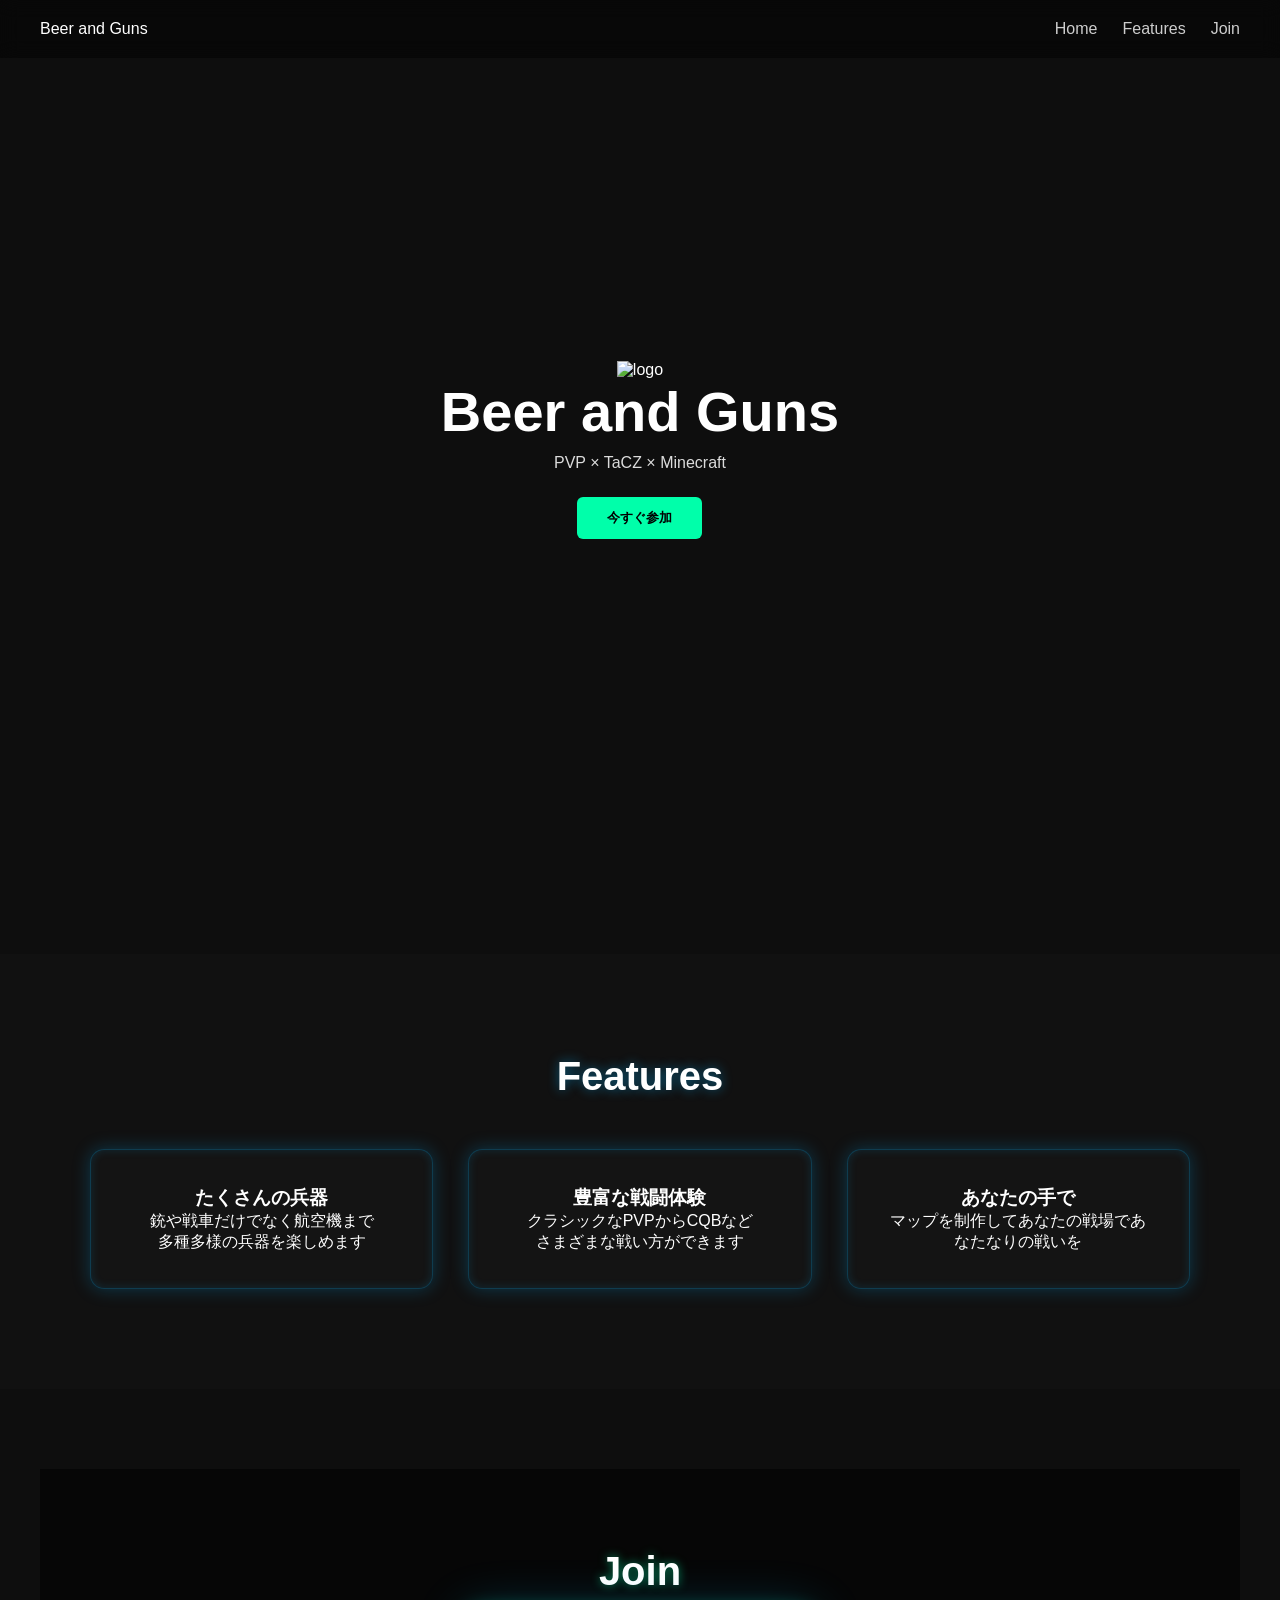
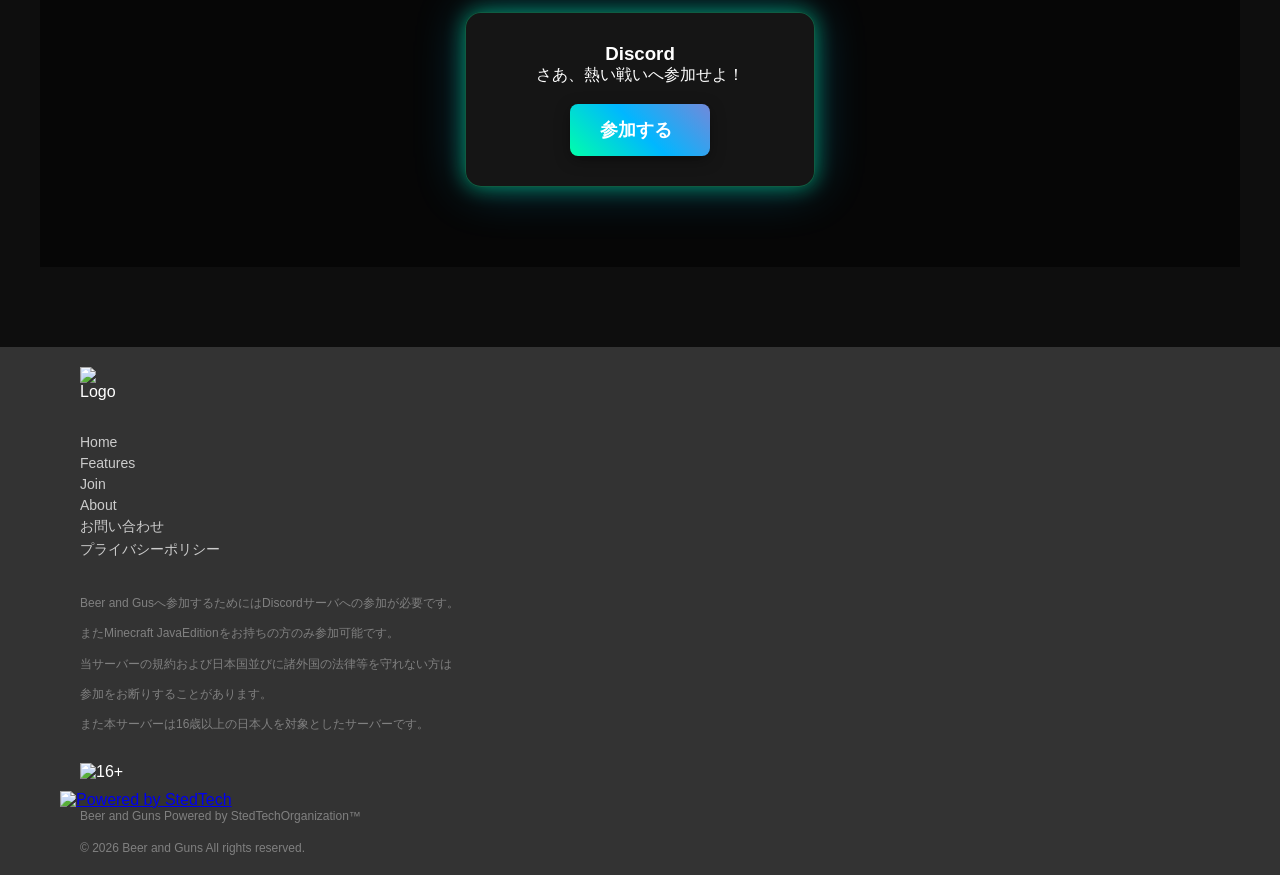
==== index.html @ 72d49f8a "Add files via upload" ====
<!DOCTYPE html>
<html lang="ja">
<head>
    <meta charset="UTF-8" />
    <meta name="viewport" content="width=device-width, initial-scale=1.0" />
    <title>Beer and Guns</title>
    <link rel="stylesheet" href="style/style.css" />
    <link rel="icon" href="img/logo/beg.jpg" />
</head>
<body>

    <!-- NAVBAR -->
    <nav class="navbar">
        <div class="logo">Beer and Guns</div>
        <ul class="nav-links">
            <li ><a id="nav-home">Home</a></li>
            <li><a id="nav-fe">Features</a></li>
            <li><a id="nav-dis" >Join</a></li>
        </ul>
    </nav>
    <section id="hero" class="hero">

    <video autoplay muted loop playsinline class="bg-video">
        <source src="img/back.mp4" type="video/mp4">
    </video>

    <div class="hero-content">
        <img src="img/logo/beg.jpg" alt="logo">
        <h1>Beer and Guns</h1>
        <p>PVP × TaCZ × Minecraft</p>
        <button class="cta" id="cta">今すぐ参加</button>
    </div>

</section>
    <br><br><br>
    <!-- FEATURES -->
    <section id="features" class="features">
        <h2>Features</h2>
        <div class="feature-grid">

            <div class="feature-card">
                <h3>たくさんの兵器</h3>
                <p>銃や戦車だけでなく航空機まで</p>
                <p>多種多様の兵器を楽しめます</p>
            </div>

            <div class="feature-card">
                <h3>豊富な戦闘体験</h3>
                <p>クラシックなPVPからCQBなど</p>
                <p>さまざまな戦い方ができます</p>
            </div>

            <div class="feature-card">
                <h3>あなたの手で</h3>
                <p>マップを制作してあなたの戦場であなたなりの戦いを</p>
            </div>
            
        </div>
    </section>

    <!-- DISCORD -->
    <section id="discord" class="discord">
    <div class="discord-overlay">
        <h2>Join</h2>
        <br>
        <div class="sns-grid">
            <div class="discord-card">
                <h3>Discord</h3>
                <p>さあ、熱い戦いへ参加せよ！</p>
                <br>
                <button class="discord-btn">
                    <a class="dis-link" href="">参加する <i class="fab fa-discord"></i></a>
                </button>
            </div>
        </div>
    </div>
</section>
    <!-- FOOTER -->
    <footer>
    <div class="footer-container">
        <img src="img/logo/beg.jpg" id="foot-img" alt="Logo">
        <nav class="footer-nav">
            <br>
            <a href="#hero">Home</a>
            <a href="#features">Features</a>
            <a href="#discord">Join</a>
            <a href="#About">About</a>
            <a href="https://x.com/stedtechorg">お問い合わせ</a>
            <a href="row/index.html">プライバシーポリシー</a>
        </nav>
        <nav class="footer-info">
            <br>
            <p class="footer-text">Beer and Gusへ参加するためにはDiscordサーバへの参加が必要です。</p>
            <p class="footer-text">またMinecraft JavaEditionをお持ちの方のみ参加可能です。</p>
            <p class="footer-text">当サーバーの規約および日本国並びに諸外国の法律等を守れない方は</p>
            <p class="footer-text">参加をお断りすることがあります。</p>
            <p class="footer-text">また本サーバーは16歳以上の日本人を対象としたサーバーです。</p>
        </nav>
        <br>
        <img src="img/16.png" id="foot16-img" alt="16+">
        <a href="https://stedtech-org.github.io/home"><img src="img/StedTech.png" id="sted-img" alt="Powered by StedTech"></a>
        <p class="footer-text">Beer and Guns Powered by StedTechOrganization™</p>
        <br>
        <p class="footer-text">&copy; 2026 Beer and Guns All rights reserved.</p>
    </div>
</footer>
    
    <script src="https://ajax.googleapis.com/ajax/libs/jquery/3.5.1/jquery.min.js"></script>
    <script src="js/index.js"></script>
    <script src="js/nav.js"></script>
</body>
</html>
---- style/style.css ----
/* ===== 全体 ===== */
* {
    margin: 0;
    padding: 0;
    box-sizing: border-box;
    font-family: "Inter", sans-serif;
}

body {
    background: #0e0e0e;
    color: #fff;
    overflow-x: hidden;
}

/* ===== NAVBAR ===== */
.navbar {
    position: fixed;
    top: 0;
    width: 100%;
    padding: 20px 40px;
    background: rgba(0, 0, 0, 0.4);
    backdrop-filter: blur(10px);
    display: flex;
    justify-content: space-between;
    z-index: 1000;
}

.nav-links {
    list-style: none;
    display: flex;
    gap: 25px;
}

.nav-links a {
    color: #fff;
    text-decoration: none;
    opacity: 0.8;
    cursor: pointer;
}

.nav-links a:hover {
    opacity: 1;
}

/* ===== HERO ===== */
.hero {
    height: 100vh;
    display: flex;
    justify-content: center;
    align-items: center;
    text-align: center;
}

.hero-content h1 {
    font-size: 3.5rem;
}

.hero-content p {
    margin-top: 10px;
    opacity: 0.85;
}
.hero {
    position: relative;
    height: 100vh;
    overflow: hidden;
}

/* 動画背景 */
.bg-video {
    position: absolute;
    top: 0;
    left: 0;
    width: 100%;
    height: 100%;
    object-fit: cover;
    z-index: -1;
}

/* コンテンツを前に出す */
.hero-content {
    position: relative;
    z-index: 1;
}
/* CTAボタン */
.cta {
    margin-top: 25px;
    padding: 12px 30px;
    background: #00ffaa;
    border: none;
    border-radius: 6px;
    font-weight: bold;
    cursor: pointer;
    transition: 0.2s;
    color: #000;
}

.cta:hover {
    transform: translateY(-2px);
    background: #00ffcc;
}

/* ===== FEATURES ===== */
.features {
    padding: 100px 40px;
    background: #111;
    text-align: center;
}

.features h2 {
    font-size: 2.5rem;
    margin-bottom: 50px;
    text-shadow: 0 0 12px rgba(0, 180, 255, 0.45);
}

/* グリッド */
.feature-grid {
    display: grid;
    grid-template-columns: repeat(3, 1fr);
    gap: 35px;
    max-width: 1100px;
    margin: auto;
}

/* カードデザイン（透過 × ネオンの軽いアクセント） */
.feature-card {
    background: rgba(25, 25, 25, 0.55);
    backdrop-filter: blur(6px);
    border-radius: 14px;
    padding: 35px;
    border: 1px solid rgba(0, 180, 255, 0.25);
    box-shadow: 0 0 18px rgba(0, 180, 255, 0.25),
                inset 0 0 10px rgba(0, 180, 255, 0.15);
    transition: 0.35s ease;
    opacity: 0;
    transform: translateY(30px);
}

/* ホバー */
.feature-card:hover {
    transform: translateY(-6px);
    box-shadow: 0 0 30px rgba(0, 180, 255, 0.35),
                0 0 70px rgba(0, 255, 170, 0.2);
    border-color: rgba(0, 255, 170, 0.35);
}

/* フェードインアニメ（読み込み時の登場） */
@keyframes featuresFade {
    0% { opacity: 0; transform: translateY(40px); }
    100% { opacity: 1; transform: translateY(0); }
}

/* 遅延アニメーション */
.features .feature-card:nth-child(1) { animation: featuresFade 0.8s ease forwards 0.1s; }
.features .feature-card:nth-child(2) { animation: featuresFade 0.8s ease forwards 0.25s; }
.features .feature-card:nth-child(3) { animation: featuresFade 0.8s ease forwards 0.4s; }

/* ===== JOIN ===== */
.join {
    text-align: center;
    padding: 100px 40px;
}

/* ===== DISCORD - 背景設定とオーバーレイ ===== */
/* 背景画像は「img/beg_discord_bg.jpg」などに置き換えてください */
.discord {
    padding: 80px 40px;
    text-align: center;
    position: relative; /* オーバーレイのために追加 */
    background: url("../img/back.gif") center/cover no-repeat; /* 背景画像を設定 */
    background-attachment: fixed; /* (任意)スクロール時に固定する */
}

/* 背景を暗くして文字を見やすくするためのオーバーレイ */
.discord-overlay {
    background-color: rgba(0, 0, 0, 0.6); /* 半透明の黒 */
    padding: 80px 0; /* paddingをここで調整 */
}

.discord h2 {
    font-size: 2.5rem;
    color: #fff;
    text-shadow: 0 0 10px rgba(0, 255, 170, 0.5); /* タイトルも少し光らせる */
}

/* ===== Discordカードデザインの改善 (ネオングラスエフェクト) ===== */
.discord-card {
    /* 既存のfeature-cardと独立したスタイルにするため、新しいクラスに */
    background: rgba(46, 46, 46, 0.4); /* 半透明の背景 */
    backdrop-filter: blur(5px); /* 背景をぼかす */
    padding: 30px;
    border-radius: 16px;
    border: 1px solid rgba(0, 255, 170, 0.3); /* 枠線も光らせる */
    transition: 0.5s;
    max-width: 350px;
    margin: auto; /* 中央揃え */
    box-shadow: 0 0 20px rgba(0, 255, 170, 0.5), 0 0 50px rgba(0, 183, 255, 0.3); /* ネオン効果 */
}

.discord-card:hover {
    transform: translateY(-5px) scale(1.02);
    box-shadow: 0 0 30px rgba(0, 255, 170, 0.7), 0 0 70px rgba(0, 183, 255, 0.5);
}

/* Discordボタンの改善 */
.discord-btn {
    background: linear-gradient(45deg, #00ffaa, #00b7ff, #7289da); /* Discordカラーも取り入れる */
    border: none;
    padding: 14px 30px; /* パディングを少し大きく */
    border-radius: 8px;
    font-weight: bold;
    cursor: pointer;
    transition: 0.3s ease;
    box-shadow: 0 4px 15px rgba(0, 0, 0, 0.4);
}

.discord-btn:hover {
    transform: translateY(-3px);
    box-shadow: 0 6px 20px rgba(0, 0, 0, 0.6);
    filter: brightness(1.1);
}

.dis-link {
    color: #fff;
    text-decoration: none;
    font-size: 1.1rem;
    display: flex;
    align-items: center;
    gap: 8px;
}
/* ===== ABOUT ===== */
.About {
    padding: 100px 40px;
    background: #0e0e0e;
    text-align: center;
}

.About h2 {
    font-size: 2.5rem;
    margin-bottom: 50px;
    text-shadow: 0 0 12px rgba(0, 255, 170, 0.4);
}

/* グラスカード風デザイン */
.About .feature-card {
    background: rgba(30, 30, 30, 0.45);
    backdrop-filter: blur(8px);
    border: 1px solid rgba(0, 255, 170, 0.2);
    box-shadow: 0 0 15px rgba(0, 255, 170, 0.2),
                inset 0 0 10px rgba(0, 255, 170, 0.1);
    padding: 35px;
    border-radius: 15px;
    transition: 0.4s ease;
    opacity: 0;
    transform: translateY(30px);
}

/* ホバー効果 */
.About .feature-card:hover {
    transform: translateY(-5px);
    box-shadow: 0 0 30px rgba(0, 255, 170, 0.35),
                0 0 60px rgba(0, 180, 255, 0.25);
    border-color: rgba(0, 255, 170, 0.35);
}

/* フェードインアニメーション */
@keyframes aboutFade {
    0% { opacity: 0; transform: translateY(40px); }
    100% { opacity: 1; transform: translateY(0); }
}

.About .feature-card:nth-child(1) { animation: aboutFade 0.8s ease forwards 0.1s; }
.About .feature-card:nth-child(2) { animation: aboutFade 0.8s ease forwards 0.3s; }
.About .feature-card:nth-child(3) { animation: aboutFade 0.8s ease forwards 0.5s; }

/* ===== FOOTER ===== */
        footer {
            background-color: #333;
            color: #fff;
        text-align: left;
        padding: 20px;
        width: 100%;
        position: relative;
        }

        .footer-container {
            display: flex;
            flex-direction: column;
            align-items: flex-start;
            justify-content: flex-start;
            padding-left: 30px; /* 左側に余白を追加 */
        }

        #foot-img {
            padding-left: 30px;
            width: 80px;
            margin-bottom: 10px;
        }
        #foot16-img {
            padding-left: 30px;
            width: 100px;
            margin-bottom: 10px;
        }
        .footer-nav {
            display: flex;
            flex-direction: column;
            gap: 5px;
            margin-bottom: 10px;
        }

        .footer-nav a {
            color: #ccc;
            text-decoration: none;
            font-size: 14px;
            display: block;
            padding-left: 30px; /* 各リンクにも少し余白を */
        }

        .footer-nav a:hover {
            text-decoration: underline;
            color: #fff;
        }
                /* 右カラム（説明文） */
        .footer-info {
            max-width: 450px;
            color: #ccc;
            font-size: 14px;
            line-height: 1.7;
        }

        .footer-info p {
            margin-bottom: 10px;
        }
        .footer-text {
            color: #808080;
            font-size: 12px;
            padding-left: 30px; /* 余白を統一 */

        }
        #sted-img{
            width: 200px;
            height: auto;
            padding-left: 10px;
        }
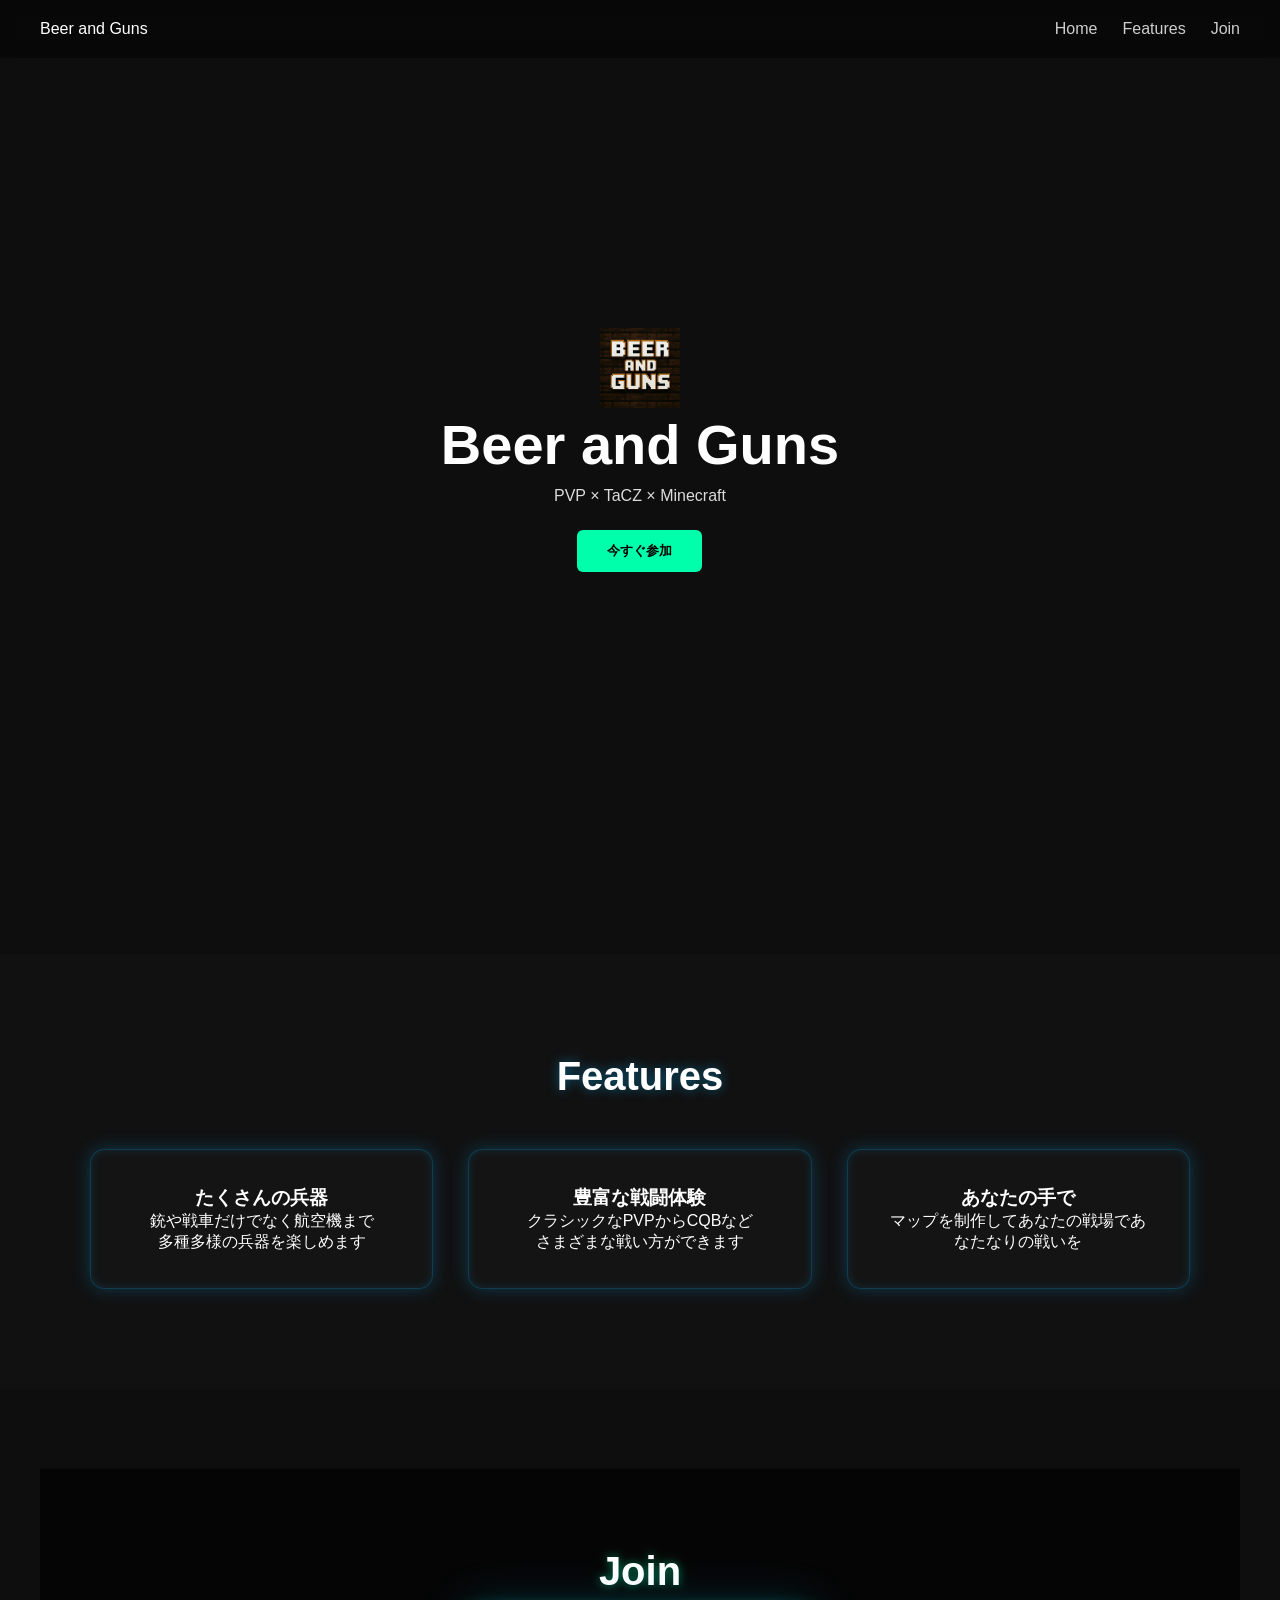
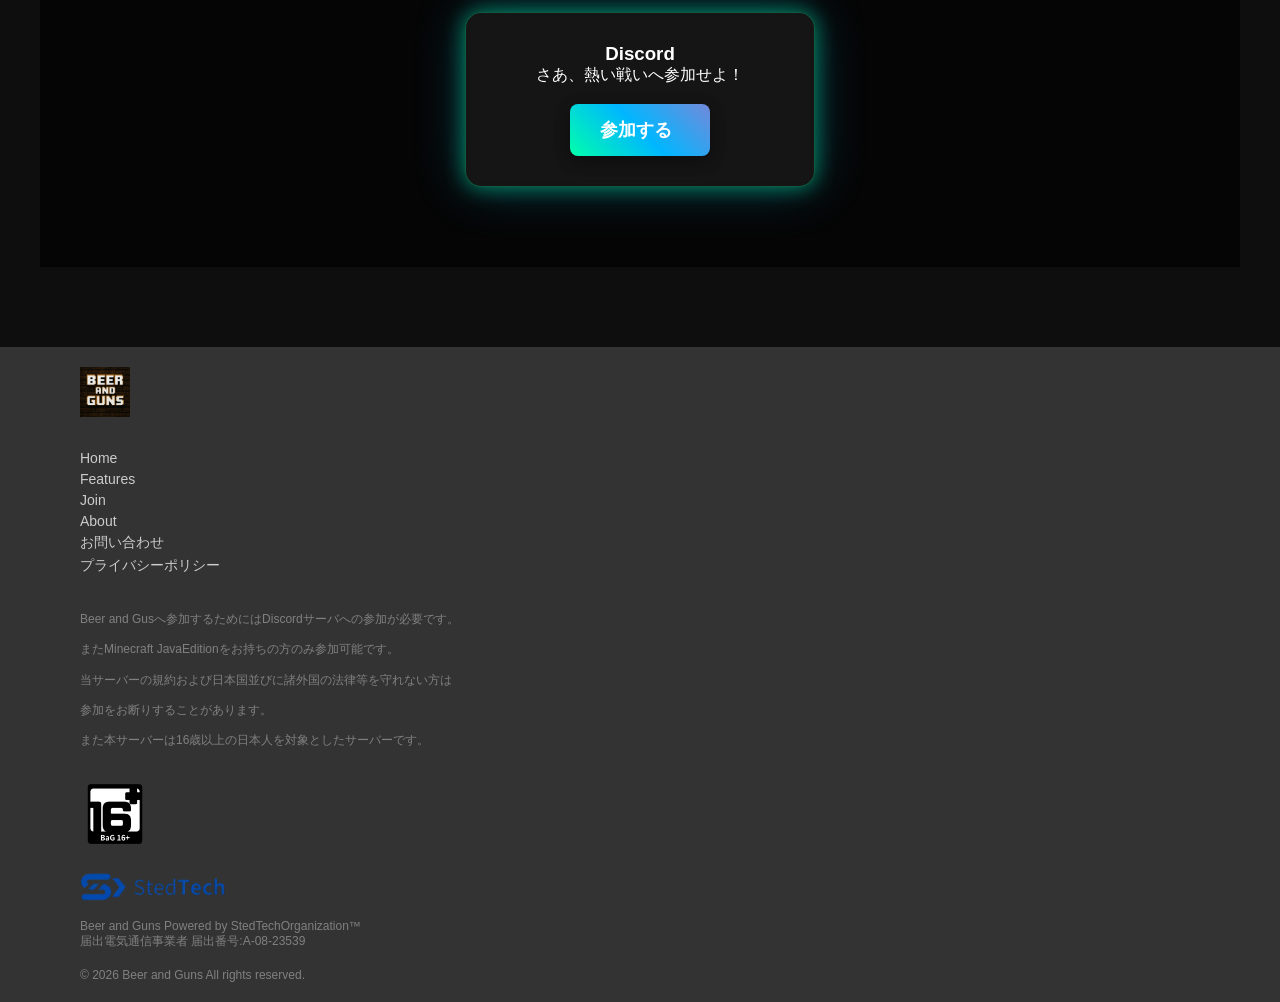
==== commit 50460c08: "fix video" ====
--- a/index.html
+++ b/index.html
@@ -20,9 +20,13 @@
     </nav>
     <section id="hero" class="hero">
 
-    <video autoplay muted loop playsinline class="bg-video">
-        <source src="img/back.mp4" type="video/mp4">
-    </video>
+    <div class="bg-video">
+        <iframe 
+            src="https://www.youtube.com/embed/FZgXWhv1Jcc?controls=0&autoplay=1&mute=1&loop=1&playlist=FZgXWhv1Jcc"
+            frameborder="0"
+            allow="autoplay; encrypted-media">
+        </iframe>
+    </div>
 
     <div class="hero-content">
         <img src="img/logo/beg.jpg" alt="logo">
@@ -86,7 +90,7 @@
             <a href="#discord">Join</a>
             <a href="#About">About</a>
             <a href="https://x.com/stedtechorg">お問い合わせ</a>
-            <a href="row/index.html">プライバシーポリシー</a>
+            <a href="law/index.html">プライバシーポリシー</a>
         </nav>
         <nav class="footer-info">
             <br>
@@ -100,6 +104,7 @@
         <img src="img/16.png" id="foot16-img" alt="16+">
         <a href="https://stedtech-org.github.io/home"><img src="img/StedTech.png" id="sted-img" alt="Powered by StedTech"></a>
         <p class="footer-text">Beer and Guns Powered by StedTechOrganization™</p>
+        <p class="footer-text">届出電気通信事業者 届出番号:A-08-23539</p>
         <br>
         <p class="footer-text">&copy; 2026 Beer and Guns All rights reserved.</p>
     </div>
--- a/style/style.css
+++ b/style/style.css
@@ -75,7 +75,11 @@
     object-fit: cover;
     z-index: -1;
 }
-
+.bg-video iframe {
+    width: 100%;
+    height: 100%;
+    pointer-events: none; /* クリックできないようにする */
+}
 /* コンテンツを前に出す */
 .hero-content {
     position: relative;
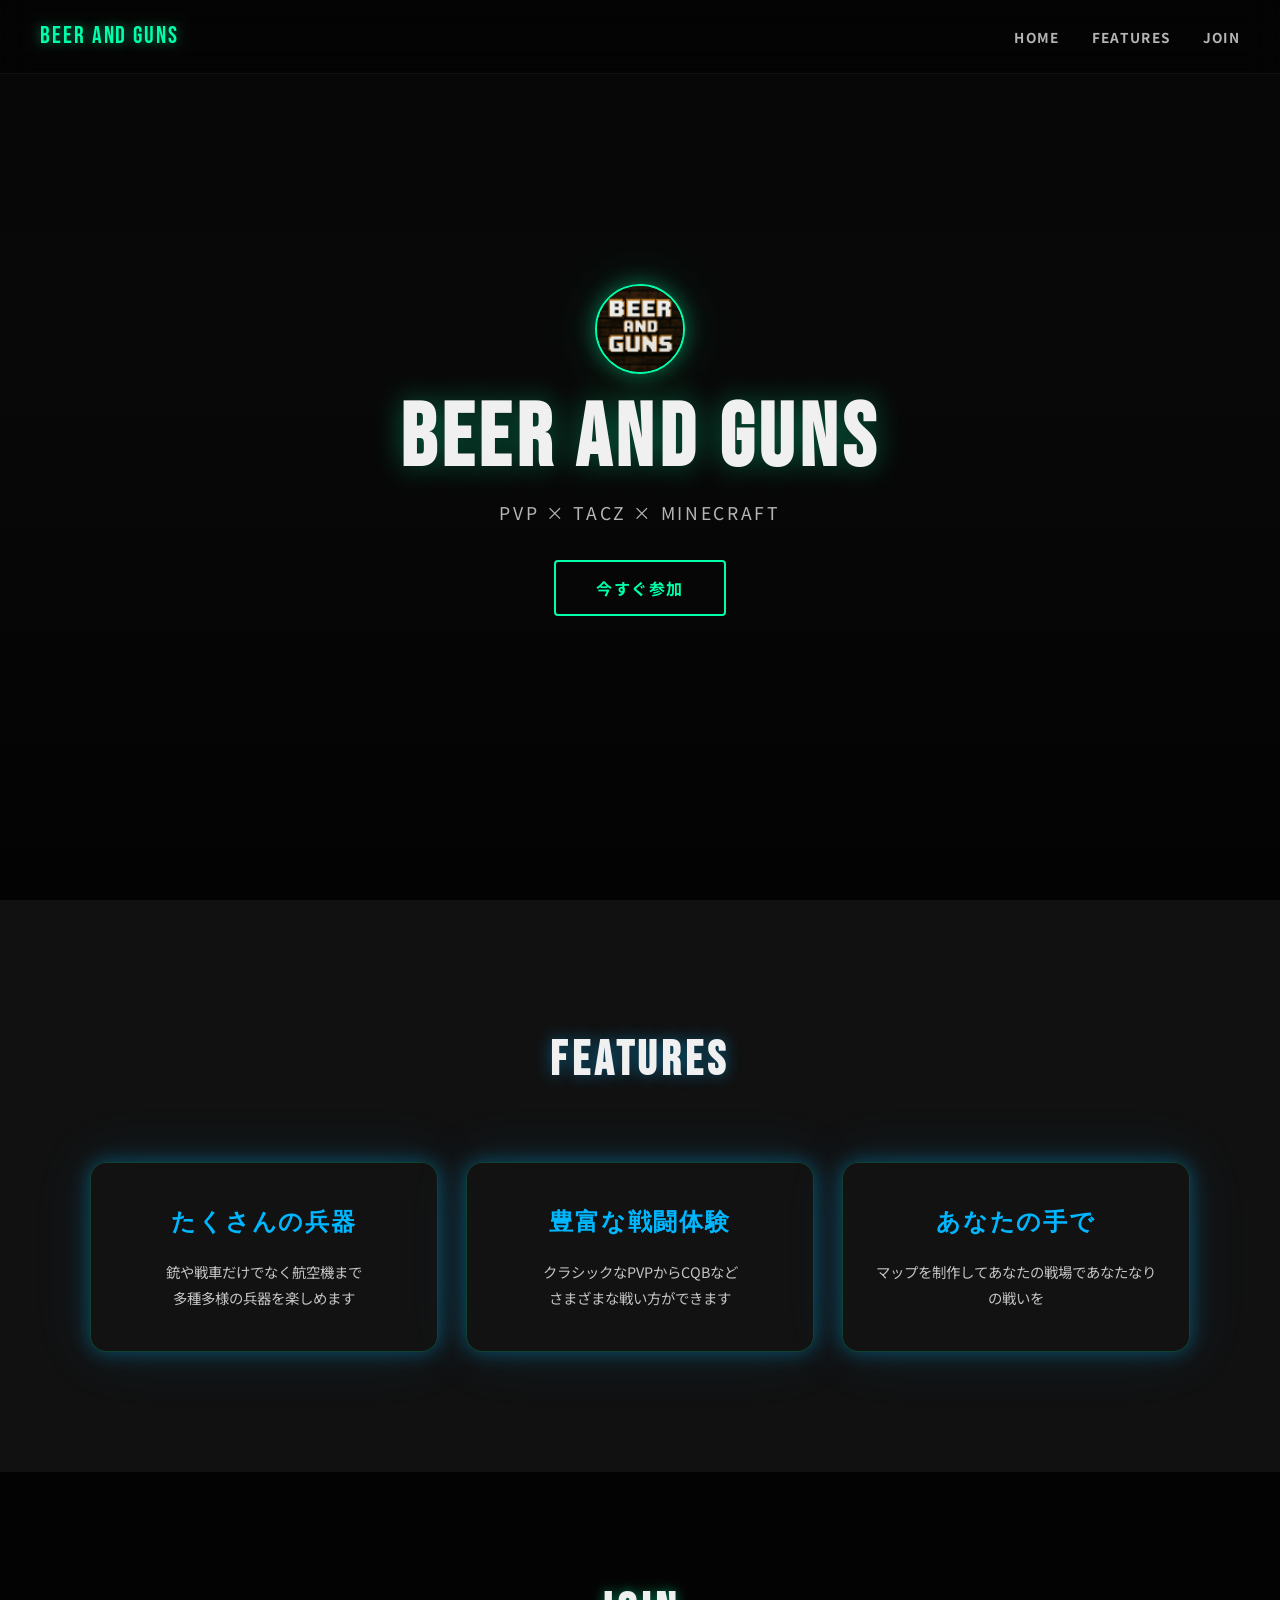
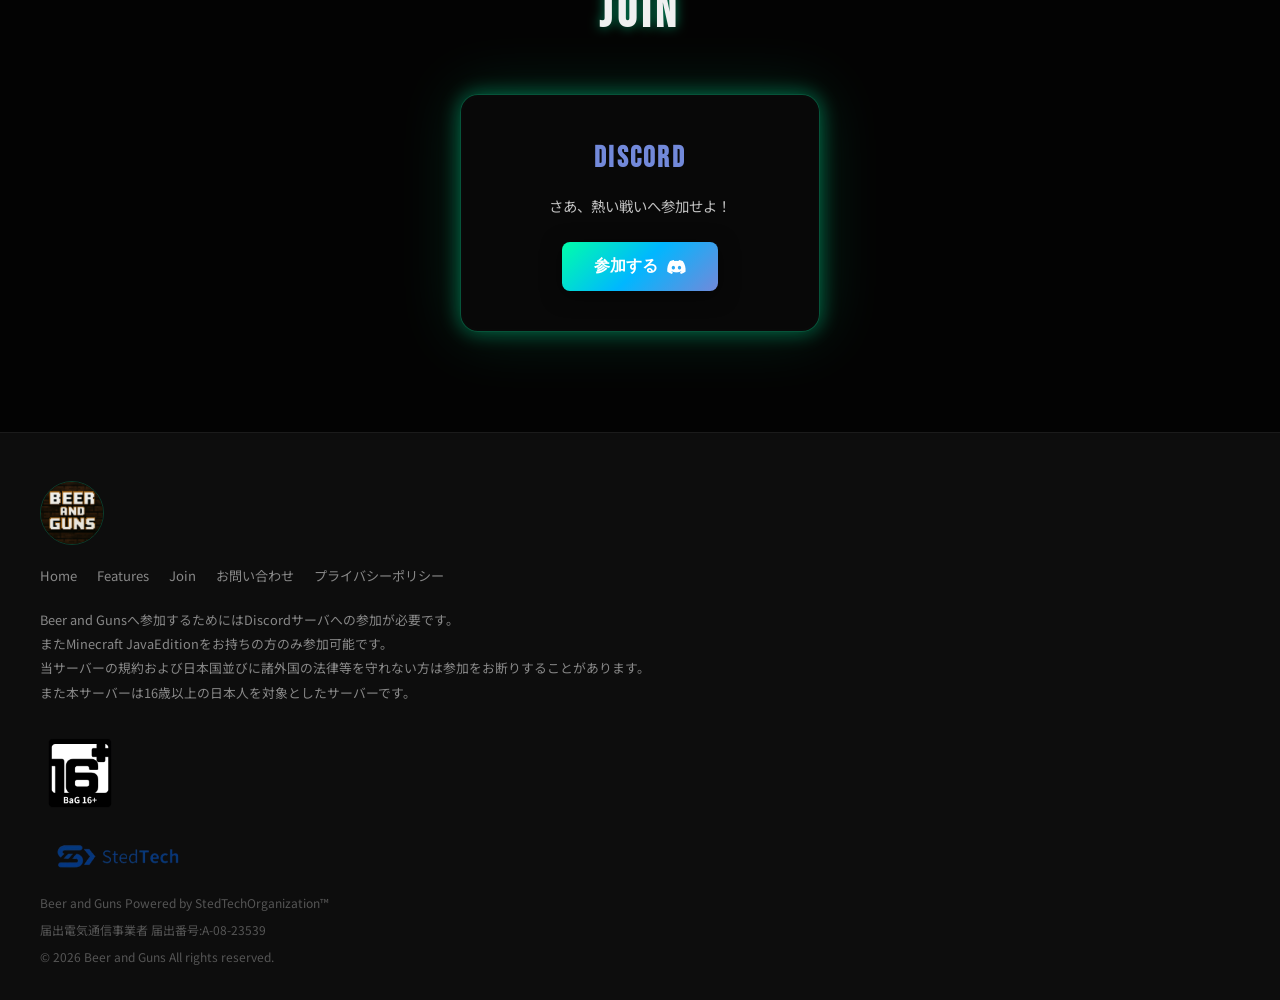
==== commit 482eafe2: "add mp4" ====
--- a/index.html
+++ b/index.html
@@ -1,117 +1,113 @@
-<!DOCTYPE html>
-<html lang="ja">
-<head>
-    <meta charset="UTF-8" />
-    <meta name="viewport" content="width=device-width, initial-scale=1.0" />
-    <title>Beer and Guns</title>
-    <link rel="stylesheet" href="style/style.css" />
-    <link rel="icon" href="img/logo/beg.jpg" />
-</head>
-<body>
-
-    <!-- NAVBAR -->
-    <nav class="navbar">
-        <div class="logo">Beer and Guns</div>
-        <ul class="nav-links">
-            <li ><a id="nav-home">Home</a></li>
-            <li><a id="nav-fe">Features</a></li>
-            <li><a id="nav-dis" >Join</a></li>
-        </ul>
-    </nav>
-    <section id="hero" class="hero">
-
-    <div class="bg-video">
-        <iframe 
-            src="https://www.youtube.com/embed/FZgXWhv1Jcc?controls=0&autoplay=1&mute=1&loop=1&playlist=FZgXWhv1Jcc"
-            frameborder="0"
-            allow="autoplay; encrypted-media">
-        </iframe>
-    </div>
-
-    <div class="hero-content">
-        <img src="img/logo/beg.jpg" alt="logo">
-        <h1>Beer and Guns</h1>
-        <p>PVP × TaCZ × Minecraft</p>
-        <button class="cta" id="cta">今すぐ参加</button>
-    </div>
-
-</section>
-    <br><br><br>
-    <!-- FEATURES -->
-    <section id="features" class="features">
-        <h2>Features</h2>
-        <div class="feature-grid">
-
-            <div class="feature-card">
-                <h3>たくさんの兵器</h3>
-                <p>銃や戦車だけでなく航空機まで</p>
-                <p>多種多様の兵器を楽しめます</p>
-            </div>
-
-            <div class="feature-card">
-                <h3>豊富な戦闘体験</h3>
-                <p>クラシックなPVPからCQBなど</p>
-                <p>さまざまな戦い方ができます</p>
-            </div>
-
-            <div class="feature-card">
-                <h3>あなたの手で</h3>
-                <p>マップを制作してあなたの戦場であなたなりの戦いを</p>
-            </div>
-            
-        </div>
-    </section>
-
-    <!-- DISCORD -->
-    <section id="discord" class="discord">
-    <div class="discord-overlay">
-        <h2>Join</h2>
-        <br>
-        <div class="sns-grid">
-            <div class="discord-card">
-                <h3>Discord</h3>
-                <p>さあ、熱い戦いへ参加せよ！</p>
-                <br>
-                <button class="discord-btn">
-                    <a class="dis-link" href="">参加する <i class="fab fa-discord"></i></a>
-                </button>
-            </div>
-        </div>
-    </div>
-</section>
-    <!-- FOOTER -->
-    <footer>
-    <div class="footer-container">
-        <img src="img/logo/beg.jpg" id="foot-img" alt="Logo">
-        <nav class="footer-nav">
-            <br>
-            <a href="#hero">Home</a>
-            <a href="#features">Features</a>
-            <a href="#discord">Join</a>
-            <a href="#About">About</a>
-            <a href="https://x.com/stedtechorg">お問い合わせ</a>
-            <a href="law/index.html">プライバシーポリシー</a>
-        </nav>
-        <nav class="footer-info">
-            <br>
-            <p class="footer-text">Beer and Gusへ参加するためにはDiscordサーバへの参加が必要です。</p>
-            <p class="footer-text">またMinecraft JavaEditionをお持ちの方のみ参加可能です。</p>
-            <p class="footer-text">当サーバーの規約および日本国並びに諸外国の法律等を守れない方は</p>
-            <p class="footer-text">参加をお断りすることがあります。</p>
-            <p class="footer-text">また本サーバーは16歳以上の日本人を対象としたサーバーです。</p>
-        </nav>
-        <br>
-        <img src="img/16.png" id="foot16-img" alt="16+">
-        <a href="https://stedtech-org.github.io/home"><img src="img/StedTech.png" id="sted-img" alt="Powered by StedTech"></a>
-        <p class="footer-text">Beer and Guns Powered by StedTechOrganization™</p>
-        <p class="footer-text">届出電気通信事業者 届出番号:A-08-23539</p>
-        <br>
-        <p class="footer-text">&copy; 2026 Beer and Guns All rights reserved.</p>
-    </div>
-</footer>
-    
-    <script src="https://ajax.googleapis.com/ajax/libs/jquery/3.5.1/jquery.min.js"></script>
-    <script src="js/index.js"></script>
-    <script src="js/nav.js"></script>
-</body>
-</html>
+<!DOCTYPE html>
+<html lang="ja">
+<head>
+    <meta charset="UTF-8" />
+    <meta name="viewport" content="width=device-width, initial-scale=1.0" />
+    <title>Beer and Guns</title>
+    <link rel="stylesheet" href="style/style.css" />
+    <!-- Font Awesome（Discordアイコン用） -->
+    <link rel="stylesheet" href="https://cdnjs.cloudflare.com/ajax/libs/font-awesome/6.5.0/css/all.min.css" />
+    <link rel="icon" href="img/logo/beg.jpg" />
+</head>
+<body>
+
+    <!-- NAVBAR -->
+    <nav class="navbar">
+        <div class="logo">Beer and Guns</div>
+        <!-- ハンバーガーボタン（スマホ用） -->
+        <button class="nav-toggle" aria-label="メニューを開く" aria-expanded="false">
+            <span></span>
+            <span></span>
+            <span></span>
+        </button>
+        <ul class="nav-links">
+            <li><a id="nav-home">Home</a></li>
+            <li><a id="nav-fe">Features</a></li>
+            <li><a id="nav-dis">Join</a></li>
+        </ul>
+    </nav>
+
+    <!-- HERO -->
+    <section id="hero" class="hero">
+        <div class="bg-video">
+        <video  autoplay muted loop playsinline>
+            <source src="img/back.mp4" type="video/mp4">
+        </video>
+    </div>
+        <div class="hero-content">
+            <img src="img/logo/beg.jpg" alt="Beer and Guns ロゴ">
+            <h1>Beer and Guns</h1>
+            <p>PVP × TaCZ × Minecraft</p>
+            <button class="cta" id="cta">今すぐ参加</button>
+        </div>
+    </section>
+
+    <!-- FEATURES -->
+    <section id="features" class="features">
+        <h2>Features</h2>
+        <div class="feature-grid">
+            <div class="feature-card">
+                <h3>たくさんの兵器</h3>
+                <p>銃や戦車だけでなく航空機まで</p>
+                <p>多種多様の兵器を楽しめます</p>
+            </div>
+            <div class="feature-card">
+                <h3>豊富な戦闘体験</h3>
+                <p>クラシックなPVPからCQBなど</p>
+                <p>さまざまな戦い方ができます</p>
+            </div>
+            <div class="feature-card">
+                <h3>あなたの手で</h3>
+                <p>マップを制作してあなたの戦場であなたなりの戦いを</p>
+            </div>
+        </div>
+    </section>
+
+    <!-- DISCORD / JOIN -->
+    <section id="discord" class="discord">
+        <div class="discord-overlay">
+            <h2>Join</h2>
+            <div class="sns-grid">
+                <div class="discord-card">
+                    <h3>Discord</h3>
+                    <p>さあ、熱い戦いへ参加せよ！</p>
+                    <button class="discord-btn">
+                        <a class="dis-link" href="">参加する <i class="fab fa-discord"></i></a>
+                    </button>
+                </div>
+            </div>
+        </div>
+    </section>
+
+    <!-- FOOTER -->
+    <footer>
+        <div class="footer-container">
+            <img src="img/logo/beg.jpg" id="foot-img" alt="Logo">
+            <nav class="footer-nav">
+                <a href="#hero">Home</a>
+                <a href="#features">Features</a>
+                <a href="#discord">Join</a>
+                <a href="https://x.com/stedtechorg">お問い合わせ</a>
+                <a href="law/index.html">プライバシーポリシー</a>
+            </nav>
+            <div class="footer-info">
+                <p>Beer and Gunsへ参加するためにはDiscordサーバへの参加が必要です。</p>
+                <p>またMinecraft JavaEditionをお持ちの方のみ参加可能です。</p>
+                <p>当サーバーの規約および日本国並びに諸外国の法律等を守れない方は参加をお断りすることがあります。</p>
+                <p>また本サーバーは16歳以上の日本人を対象としたサーバーです。</p>
+            </div>
+            <img src="img/16.png" id="foot16-img" alt="16+">
+            <a href="https://stedtech-org.github.io/home">
+                <img src="img/StedTech.png" id="sted-img" alt="Powered by StedTech">
+            </a>
+            <p class="footer-text">Beer and Guns Powered by StedTechOrganization™</p>
+            <p class="footer-text">届出電気通信事業者 届出番号:A-08-23539</p>
+            <p class="footer-text">&copy; 2026 Beer and Guns All rights reserved.</p>
+        </div>
+    </footer>
+
+    <script src="https://ajax.googleapis.com/ajax/libs/jquery/3.7.1/jquery.min.js"></script>
+    <script src="js/index.js"></script>
+    <script src="js/nav.js"></script>
+</body>
+</html>
--- a/style/style.css
+++ b/style/style.css
@@ -1,347 +1,544 @@
-/* ===== 全体 ===== */
-* {
-    margin: 0;
-    padding: 0;
-    box-sizing: border-box;
-    font-family: "Inter", sans-serif;
-}
-
-body {
-    background: #0e0e0e;
-    color: #fff;
-    overflow-x: hidden;
-}
-
-/* ===== NAVBAR ===== */
-.navbar {
-    position: fixed;
-    top: 0;
-    width: 100%;
-    padding: 20px 40px;
-    background: rgba(0, 0, 0, 0.4);
-    backdrop-filter: blur(10px);
-    display: flex;
-    justify-content: space-between;
-    z-index: 1000;
-}
-
-.nav-links {
-    list-style: none;
-    display: flex;
-    gap: 25px;
-}
-
-.nav-links a {
-    color: #fff;
-    text-decoration: none;
-    opacity: 0.8;
-    cursor: pointer;
-}
-
-.nav-links a:hover {
-    opacity: 1;
-}
-
-/* ===== HERO ===== */
-.hero {
-    height: 100vh;
-    display: flex;
-    justify-content: center;
-    align-items: center;
-    text-align: center;
-}
-
-.hero-content h1 {
-    font-size: 3.5rem;
-}
-
-.hero-content p {
-    margin-top: 10px;
-    opacity: 0.85;
-}
-.hero {
-    position: relative;
-    height: 100vh;
-    overflow: hidden;
-}
-
-/* 動画背景 */
-.bg-video {
-    position: absolute;
-    top: 0;
-    left: 0;
-    width: 100%;
-    height: 100%;
-    object-fit: cover;
-    z-index: -1;
-}
-.bg-video iframe {
-    width: 100%;
-    height: 100%;
-    pointer-events: none; /* クリックできないようにする */
-}
-/* コンテンツを前に出す */
-.hero-content {
-    position: relative;
-    z-index: 1;
-}
-/* CTAボタン */
-.cta {
-    margin-top: 25px;
-    padding: 12px 30px;
-    background: #00ffaa;
-    border: none;
-    border-radius: 6px;
-    font-weight: bold;
-    cursor: pointer;
-    transition: 0.2s;
-    color: #000;
-}
-
-.cta:hover {
-    transform: translateY(-2px);
-    background: #00ffcc;
-}
-
-/* ===== FEATURES ===== */
-.features {
-    padding: 100px 40px;
-    background: #111;
-    text-align: center;
-}
-
-.features h2 {
-    font-size: 2.5rem;
-    margin-bottom: 50px;
-    text-shadow: 0 0 12px rgba(0, 180, 255, 0.45);
-}
-
-/* グリッド */
-.feature-grid {
-    display: grid;
-    grid-template-columns: repeat(3, 1fr);
-    gap: 35px;
-    max-width: 1100px;
-    margin: auto;
-}
-
-/* カードデザイン（透過 × ネオンの軽いアクセント） */
-.feature-card {
-    background: rgba(25, 25, 25, 0.55);
-    backdrop-filter: blur(6px);
-    border-radius: 14px;
-    padding: 35px;
-    border: 1px solid rgba(0, 180, 255, 0.25);
-    box-shadow: 0 0 18px rgba(0, 180, 255, 0.25),
-                inset 0 0 10px rgba(0, 180, 255, 0.15);
-    transition: 0.35s ease;
-    opacity: 0;
-    transform: translateY(30px);
-}
-
-/* ホバー */
-.feature-card:hover {
-    transform: translateY(-6px);
-    box-shadow: 0 0 30px rgba(0, 180, 255, 0.35),
-                0 0 70px rgba(0, 255, 170, 0.2);
-    border-color: rgba(0, 255, 170, 0.35);
-}
-
-/* フェードインアニメ（読み込み時の登場） */
-@keyframes featuresFade {
-    0% { opacity: 0; transform: translateY(40px); }
-    100% { opacity: 1; transform: translateY(0); }
-}
-
-/* 遅延アニメーション */
-.features .feature-card:nth-child(1) { animation: featuresFade 0.8s ease forwards 0.1s; }
-.features .feature-card:nth-child(2) { animation: featuresFade 0.8s ease forwards 0.25s; }
-.features .feature-card:nth-child(3) { animation: featuresFade 0.8s ease forwards 0.4s; }
-
-/* ===== JOIN ===== */
-.join {
-    text-align: center;
-    padding: 100px 40px;
-}
-
-/* ===== DISCORD - 背景設定とオーバーレイ ===== */
-/* 背景画像は「img/beg_discord_bg.jpg」などに置き換えてください */
-.discord {
-    padding: 80px 40px;
-    text-align: center;
-    position: relative; /* オーバーレイのために追加 */
-    background: url("../img/back.gif") center/cover no-repeat; /* 背景画像を設定 */
-    background-attachment: fixed; /* (任意)スクロール時に固定する */
-}
-
-/* 背景を暗くして文字を見やすくするためのオーバーレイ */
-.discord-overlay {
-    background-color: rgba(0, 0, 0, 0.6); /* 半透明の黒 */
-    padding: 80px 0; /* paddingをここで調整 */
-}
-
-.discord h2 {
-    font-size: 2.5rem;
-    color: #fff;
-    text-shadow: 0 0 10px rgba(0, 255, 170, 0.5); /* タイトルも少し光らせる */
-}
-
-/* ===== Discordカードデザインの改善 (ネオングラスエフェクト) ===== */
-.discord-card {
-    /* 既存のfeature-cardと独立したスタイルにするため、新しいクラスに */
-    background: rgba(46, 46, 46, 0.4); /* 半透明の背景 */
-    backdrop-filter: blur(5px); /* 背景をぼかす */
-    padding: 30px;
-    border-radius: 16px;
-    border: 1px solid rgba(0, 255, 170, 0.3); /* 枠線も光らせる */
-    transition: 0.5s;
-    max-width: 350px;
-    margin: auto; /* 中央揃え */
-    box-shadow: 0 0 20px rgba(0, 255, 170, 0.5), 0 0 50px rgba(0, 183, 255, 0.3); /* ネオン効果 */
-}
-
-.discord-card:hover {
-    transform: translateY(-5px) scale(1.02);
-    box-shadow: 0 0 30px rgba(0, 255, 170, 0.7), 0 0 70px rgba(0, 183, 255, 0.5);
-}
-
-/* Discordボタンの改善 */
-.discord-btn {
-    background: linear-gradient(45deg, #00ffaa, #00b7ff, #7289da); /* Discordカラーも取り入れる */
-    border: none;
-    padding: 14px 30px; /* パディングを少し大きく */
-    border-radius: 8px;
-    font-weight: bold;
-    cursor: pointer;
-    transition: 0.3s ease;
-    box-shadow: 0 4px 15px rgba(0, 0, 0, 0.4);
-}
-
-.discord-btn:hover {
-    transform: translateY(-3px);
-    box-shadow: 0 6px 20px rgba(0, 0, 0, 0.6);
-    filter: brightness(1.1);
-}
-
-.dis-link {
-    color: #fff;
-    text-decoration: none;
-    font-size: 1.1rem;
-    display: flex;
-    align-items: center;
-    gap: 8px;
-}
-/* ===== ABOUT ===== */
-.About {
-    padding: 100px 40px;
-    background: #0e0e0e;
-    text-align: center;
-}
-
-.About h2 {
-    font-size: 2.5rem;
-    margin-bottom: 50px;
-    text-shadow: 0 0 12px rgba(0, 255, 170, 0.4);
-}
-
-/* グラスカード風デザイン */
-.About .feature-card {
-    background: rgba(30, 30, 30, 0.45);
-    backdrop-filter: blur(8px);
-    border: 1px solid rgba(0, 255, 170, 0.2);
-    box-shadow: 0 0 15px rgba(0, 255, 170, 0.2),
-                inset 0 0 10px rgba(0, 255, 170, 0.1);
-    padding: 35px;
-    border-radius: 15px;
-    transition: 0.4s ease;
-    opacity: 0;
-    transform: translateY(30px);
-}
-
-/* ホバー効果 */
-.About .feature-card:hover {
-    transform: translateY(-5px);
-    box-shadow: 0 0 30px rgba(0, 255, 170, 0.35),
-                0 0 60px rgba(0, 180, 255, 0.25);
-    border-color: rgba(0, 255, 170, 0.35);
-}
-
-/* フェードインアニメーション */
-@keyframes aboutFade {
-    0% { opacity: 0; transform: translateY(40px); }
-    100% { opacity: 1; transform: translateY(0); }
-}
-
-.About .feature-card:nth-child(1) { animation: aboutFade 0.8s ease forwards 0.1s; }
-.About .feature-card:nth-child(2) { animation: aboutFade 0.8s ease forwards 0.3s; }
-.About .feature-card:nth-child(3) { animation: aboutFade 0.8s ease forwards 0.5s; }
-
-/* ===== FOOTER ===== */
-        footer {
-            background-color: #333;
-            color: #fff;
-        text-align: left;
-        padding: 20px;
-        width: 100%;
-        position: relative;
-        }
-
-        .footer-container {
-            display: flex;
-            flex-direction: column;
-            align-items: flex-start;
-            justify-content: flex-start;
-            padding-left: 30px; /* 左側に余白を追加 */
-        }
-
-        #foot-img {
-            padding-left: 30px;
-            width: 80px;
-            margin-bottom: 10px;
-        }
-        #foot16-img {
-            padding-left: 30px;
-            width: 100px;
-            margin-bottom: 10px;
-        }
-        .footer-nav {
-            display: flex;
-            flex-direction: column;
-            gap: 5px;
-            margin-bottom: 10px;
-        }
-
-        .footer-nav a {
-            color: #ccc;
-            text-decoration: none;
-            font-size: 14px;
-            display: block;
-            padding-left: 30px; /* 各リンクにも少し余白を */
-        }
-
-        .footer-nav a:hover {
-            text-decoration: underline;
-            color: #fff;
-        }
-                /* 右カラム（説明文） */
-        .footer-info {
-            max-width: 450px;
-            color: #ccc;
-            font-size: 14px;
-            line-height: 1.7;
-        }
-
-        .footer-info p {
-            margin-bottom: 10px;
-        }
-        .footer-text {
-            color: #808080;
-            font-size: 12px;
-            padding-left: 30px; /* 余白を統一 */
-
-        }
-        #sted-img{
-            width: 200px;
-            height: auto;
-            padding-left: 10px;
-        }+/* ===== Google Fonts ===== */
+@import url('https://fonts.googleapis.com/css2?family=Bebas+Neue&family=Noto+Sans+JP:wght@400;700&display=swap');
+
+/* ===== CSS Variables ===== */
+:root {
+    --accent:     #00ffaa;
+    --accent2:    #00b7ff;
+    --bg:         #0a0a0a;
+    --surface:    #111111;
+    --card-bg:    rgba(20, 20, 20, 0.6);
+    --border:     rgba(0, 255, 170, 0.2);
+    --text:       #f0f0f0;
+    --muted:      #888;
+    --neon-green: 0 0 20px rgba(0,255,170,0.4), 0 0 60px rgba(0,255,170,0.15);
+    --neon-blue:  0 0 20px rgba(0,183,255,0.35), 0 0 60px rgba(0,183,255,0.12);
+}
+
+/* ===== Reset & Base ===== */
+*, *::before, *::after {
+    margin: 0;
+    padding: 0;
+    box-sizing: border-box;
+}
+
+html {
+    scroll-behavior: smooth;
+    font-size: 16px;
+}
+
+body {
+    background: var(--bg);
+    color: var(--text);
+    font-family: 'Noto Sans JP', sans-serif;
+    overflow-x: hidden;
+    line-height: 1.7;
+}
+
+img {
+    max-width: 100%;
+    height: auto;
+    display: block;
+}
+
+/* ===== NAVBAR ===== */
+.navbar {
+    position: fixed;
+    top: 0;
+    width: 100%;
+    padding: 16px 40px;
+    background: rgba(0, 0, 0, 0.35);
+    backdrop-filter: blur(16px);
+    -webkit-backdrop-filter: blur(16px);
+    border-bottom: 1px solid rgba(255,255,255,0.05);
+    display: flex;
+    align-items: center;
+    justify-content: space-between;
+    z-index: 1000;
+    transition: background 0.3s ease, padding 0.3s ease;
+}
+
+.navbar.scrolled {
+    background: rgba(0, 0, 0, 0.75);
+    padding: 12px 40px;
+}
+
+.logo {
+    font-family: 'Bebas Neue', cursive;
+    font-size: 1.5rem;
+    letter-spacing: 0.08em;
+    color: var(--accent);
+    text-shadow: 0 0 12px rgba(0,255,170,0.5);
+    white-space: nowrap;
+}
+
+.nav-links {
+    list-style: none;
+    display: flex;
+    gap: 32px;
+}
+
+.nav-links a {
+    color: var(--text);
+    text-decoration: none;
+    font-size: 0.85rem;
+    font-weight: 700;
+    letter-spacing: 0.1em;
+    text-transform: uppercase;
+    opacity: 0.75;
+    cursor: pointer;
+    position: relative;
+    transition: opacity 0.2s;
+}
+
+.nav-links a::after {
+    content: '';
+    position: absolute;
+    bottom: -4px;
+    left: 0;
+    width: 0;
+    height: 1px;
+    background: var(--accent);
+    transition: width 0.3s ease;
+}
+
+.nav-links a:hover {
+    opacity: 1;
+}
+
+.nav-links a:hover::after {
+    width: 100%;
+}
+
+/* ハンバーガーメニュー（スマホ用） */
+.nav-toggle {
+    display: none;
+    flex-direction: column;
+    gap: 5px;
+    cursor: pointer;
+    padding: 4px;
+    background: none;
+    border: none;
+}
+
+.nav-toggle span {
+    display: block;
+    width: 24px;
+    height: 2px;
+    background: var(--text);
+    border-radius: 2px;
+    transition: transform 0.3s ease, opacity 0.3s ease;
+}
+
+.nav-toggle.open span:nth-child(1) { transform: translateY(7px) rotate(45deg); }
+.nav-toggle.open span:nth-child(2) { opacity: 0; }
+.nav-toggle.open span:nth-child(3) { transform: translateY(-7px) rotate(-45deg); }
+
+/* ===== HERO ===== */
+.hero {
+    position: relative;
+    height: 100svh;
+    display: flex;
+    justify-content: center;
+    align-items: center;
+    text-align: center;
+    overflow: hidden;
+}
+
+.bg-video {
+    position: absolute;
+    inset: 0;
+    z-index: 0;
+    overflow: hidden;
+}
+
+.bg-video::after {
+    content: '';
+    position: absolute;
+    inset: 0;
+    background: linear-gradient(
+        to bottom,
+        rgba(0,0,0,0.35) 0%,
+        rgba(0,0,0,0.2) 40%,
+        rgba(0,0,0,0.7) 100%
+    );
+}
+
+.bg-video video {
+    position: absolute;
+    top: 0;
+    left: 0;
+    width: 100%;
+    height: 100%;
+    object-fit: cover;
+    object-position: center center;
+    pointer-events: none;
+}
+
+.hero-content {
+    position: relative;
+    z-index: 1;
+    padding: 0 20px;
+}
+
+.hero-content img {
+    width: 90px;
+    height: 90px;
+    border-radius: 50%;
+    margin: 0 auto 20px;
+    border: 2px solid var(--accent);
+    box-shadow: var(--neon-green);
+    object-fit: cover;
+}
+
+.hero-content h1 {
+    font-family: 'Bebas Neue', cursive;
+    font-size: clamp(2.8rem, 8vw, 5.5rem);
+    letter-spacing: 0.06em;
+    text-shadow: 0 0 30px rgba(0,255,170,0.35);
+    line-height: 1.05;
+}
+
+.hero-content p {
+    margin-top: 12px;
+    font-size: clamp(0.9rem, 2.5vw, 1.1rem);
+    opacity: 0.75;
+    letter-spacing: 0.15em;
+    text-transform: uppercase;
+}
+
+.cta {
+    display: inline-block;
+    margin-top: 32px;
+    padding: 14px 40px;
+    background: transparent;
+    border: 2px solid var(--accent);
+    border-radius: 4px;
+    font-family: 'Noto Sans JP', sans-serif;
+    font-weight: 700;
+    font-size: 1rem;
+    color: var(--accent);
+    letter-spacing: 0.1em;
+    cursor: pointer;
+    transition: background 0.25s ease, color 0.25s ease, box-shadow 0.25s ease, transform 0.2s ease;
+}
+
+.cta:hover {
+    background: var(--accent);
+    color: #000;
+    box-shadow: var(--neon-green);
+    transform: translateY(-3px);
+}
+
+/* ===== FEATURES ===== */
+.features {
+    padding: clamp(60px, 10vw, 120px) clamp(20px, 5vw, 80px);
+    background: var(--surface);
+    text-align: center;
+}
+
+.features h2 {
+    font-family: 'Bebas Neue', cursive;
+    font-size: clamp(2rem, 5vw, 3rem);
+    letter-spacing: 0.1em;
+    margin-bottom: 60px;
+    text-shadow: 0 0 16px rgba(0,180,255,0.45);
+}
+
+.feature-grid {
+    display: grid;
+    grid-template-columns: repeat(3, 1fr);
+    gap: 28px;
+    max-width: 1100px;
+    margin: 0 auto;
+}
+
+.feature-card {
+    background: var(--card-bg);
+    backdrop-filter: blur(8px);
+    -webkit-backdrop-filter: blur(8px);
+    border-radius: 16px;
+    padding: 40px 28px;
+    border: 1px solid var(--border);
+    box-shadow: var(--neon-blue);
+    transition: transform 0.35s ease, box-shadow 0.35s ease, border-color 0.35s ease;
+    opacity: 0;
+    transform: translateY(30px);
+}
+
+.feature-card h3 {
+    font-family: 'Bebas Neue', cursive;
+    font-size: 1.5rem;
+    letter-spacing: 0.08em;
+    margin-bottom: 16px;
+    color: var(--accent2);
+}
+
+.feature-card p {
+    font-size: 0.9rem;
+    opacity: 0.8;
+    line-height: 1.8;
+}
+
+.feature-card:hover {
+    transform: translateY(-8px);
+    box-shadow: 0 0 35px rgba(0,180,255,0.4), 0 0 80px rgba(0,255,170,0.18);
+    border-color: rgba(0,255,170,0.4);
+}
+
+@keyframes featuresFade {
+    to { opacity: 1; transform: translateY(0); }
+}
+
+.features .feature-card:nth-child(1) { animation: featuresFade 0.7s ease forwards 0.1s; }
+.features .feature-card:nth-child(2) { animation: featuresFade 0.7s ease forwards 0.25s; }
+.features .feature-card:nth-child(3) { animation: featuresFade 0.7s ease forwards 0.4s; }
+
+/* ===== DISCORD / JOIN ===== */
+.discord {
+    position: relative;
+    padding: 0;
+    text-align: center;
+    background: url("../img/back.gif") center / cover no-repeat;
+    background-attachment: fixed;
+}
+
+.discord-overlay {
+    background: rgba(0, 0, 0, 0.65);
+    padding: clamp(60px, 10vw, 100px) 20px;
+    backdrop-filter: blur(2px);
+}
+
+.discord h2 {
+    font-family: 'Bebas Neue', cursive;
+    font-size: clamp(2rem, 5vw, 3rem);
+    letter-spacing: 0.1em;
+    margin-bottom: 40px;
+    text-shadow: 0 0 12px rgba(0,255,170,0.5);
+}
+
+.sns-grid {
+    display: flex;
+    justify-content: center;
+    padding: 0 20px;
+}
+
+.discord-card {
+    background: rgba(15, 15, 15, 0.55);
+    backdrop-filter: blur(10px);
+    -webkit-backdrop-filter: blur(10px);
+    padding: 40px 36px;
+    border-radius: 18px;
+    border: 1px solid rgba(0,255,170,0.3);
+    box-shadow: var(--neon-green);
+    max-width: 360px;
+    width: 100%;
+    transition: transform 0.4s ease, box-shadow 0.4s ease;
+}
+
+.discord-card h3 {
+    font-family: 'Bebas Neue', cursive;
+    font-size: 1.8rem;
+    letter-spacing: 0.08em;
+    margin-bottom: 10px;
+    color: #7289da;
+}
+
+.discord-card p {
+    font-size: 0.9rem;
+    opacity: 0.8;
+    margin-bottom: 24px;
+}
+
+.discord-card:hover {
+    transform: translateY(-6px) scale(1.02);
+    box-shadow: 0 0 35px rgba(0,255,170,0.6), 0 0 80px rgba(114,137,218,0.3);
+}
+
+.discord-btn {
+    background: linear-gradient(135deg, #00ffaa 0%, #00b7ff 50%, #7289da 100%);
+    border: none;
+    padding: 14px 32px;
+    border-radius: 8px;
+    font-weight: 700;
+    cursor: pointer;
+    transition: filter 0.25s ease, transform 0.2s ease, box-shadow 0.25s ease;
+    box-shadow: 0 4px 20px rgba(0,0,0,0.5);
+}
+
+.discord-btn:hover {
+    filter: brightness(1.15);
+    transform: translateY(-3px);
+    box-shadow: 0 8px 28px rgba(0,0,0,0.6);
+}
+
+.dis-link {
+    color: #fff;
+    text-decoration: none;
+    font-size: 1rem;
+    font-weight: 700;
+    display: flex;
+    align-items: center;
+    gap: 8px;
+}
+
+/* ===== FOOTER ===== */
+footer {
+    background: #0d0d0d;
+    border-top: 1px solid rgba(255,255,255,0.06);
+    padding: 48px 40px 32px;
+    color: var(--text);
+}
+
+.footer-container {
+    display: flex;
+    flex-direction: column;
+    align-items: flex-start;
+    gap: 4px;
+    max-width: 900px;
+}
+
+#foot-img {
+    width: 64px;
+    height: 64px;
+    border-radius: 50%;
+    object-fit: cover;
+    margin-bottom: 16px;
+    border: 1px solid var(--border);
+}
+
+#foot16-img {
+    width: 80px;
+    margin: 16px 0 8px;
+}
+
+#sted-img {
+    width: 160px;
+    height: auto;
+    margin: 8px 0;
+    opacity: 0.7;
+    transition: opacity 0.2s;
+}
+
+#sted-img:hover {
+    opacity: 1;
+}
+
+.footer-nav {
+    display: flex;
+    flex-direction: row;
+    flex-wrap: wrap;
+    gap: 6px 20px;
+    margin-bottom: 16px;
+}
+
+.footer-nav a {
+    color: var(--muted);
+    text-decoration: none;
+    font-size: 0.82rem;
+    transition: color 0.2s;
+}
+
+.footer-nav a:hover {
+    color: var(--accent);
+}
+
+.footer-info {
+    color: var(--muted);
+    font-size: 0.8rem;
+    line-height: 1.9;
+    margin-bottom: 8px;
+}
+
+.footer-text {
+    color: #555;
+    font-size: 0.75rem;
+    line-height: 1.9;
+}
+
+/* ===== RESPONSIVE ===== */
+
+/* タブレット */
+@media (max-width: 900px) {
+    .feature-grid {
+        grid-template-columns: repeat(2, 1fr);
+    }
+}
+
+/* スマホ */
+@media (max-width: 640px) {
+    /* Navbar */
+    .navbar {
+        padding: 14px 20px;
+        align-items: center;
+    }
+
+    .navbar.scrolled {
+        padding: 10px 20px;
+    }
+
+    .nav-toggle {
+        display: flex;
+    }
+
+    .nav-links {
+        position: fixed;
+        top: 0;
+        right: -100%;
+        width: 65%;
+        max-width: 280px;
+        height: 100vh;
+        flex-direction: column;
+        justify-content: center;
+        gap: 28px;
+        background: rgba(5,5,5,0.97);
+        backdrop-filter: blur(20px);
+        padding: 80px 40px;
+        transition: right 0.35s cubic-bezier(0.77,0,0.175,1);
+        border-left: 1px solid var(--border);
+    }
+
+    .nav-links.open {
+        right: 0;
+    }
+
+    .nav-links a {
+        font-size: 1.1rem;
+        opacity: 0.9;
+    }
+
+    /* Hero */
+    .hero-content img {
+        width: 70px;
+        height: 70px;
+    }
+
+    /* Features */
+    .features {
+        padding: 70px 20px;
+    }
+
+    .feature-grid {
+        grid-template-columns: 1fr;
+        gap: 20px;
+    }
+
+    /* Discord */
+    .discord-overlay {
+        padding: 60px 16px;
+    }
+
+    /* Footer */
+    footer {
+        padding: 40px 20px 28px;
+    }
+
+    .footer-nav {
+        flex-direction: column;
+        gap: 8px;
+    }
+
+    .footer-nav a {
+        font-size: 0.85rem;
+    }
+}
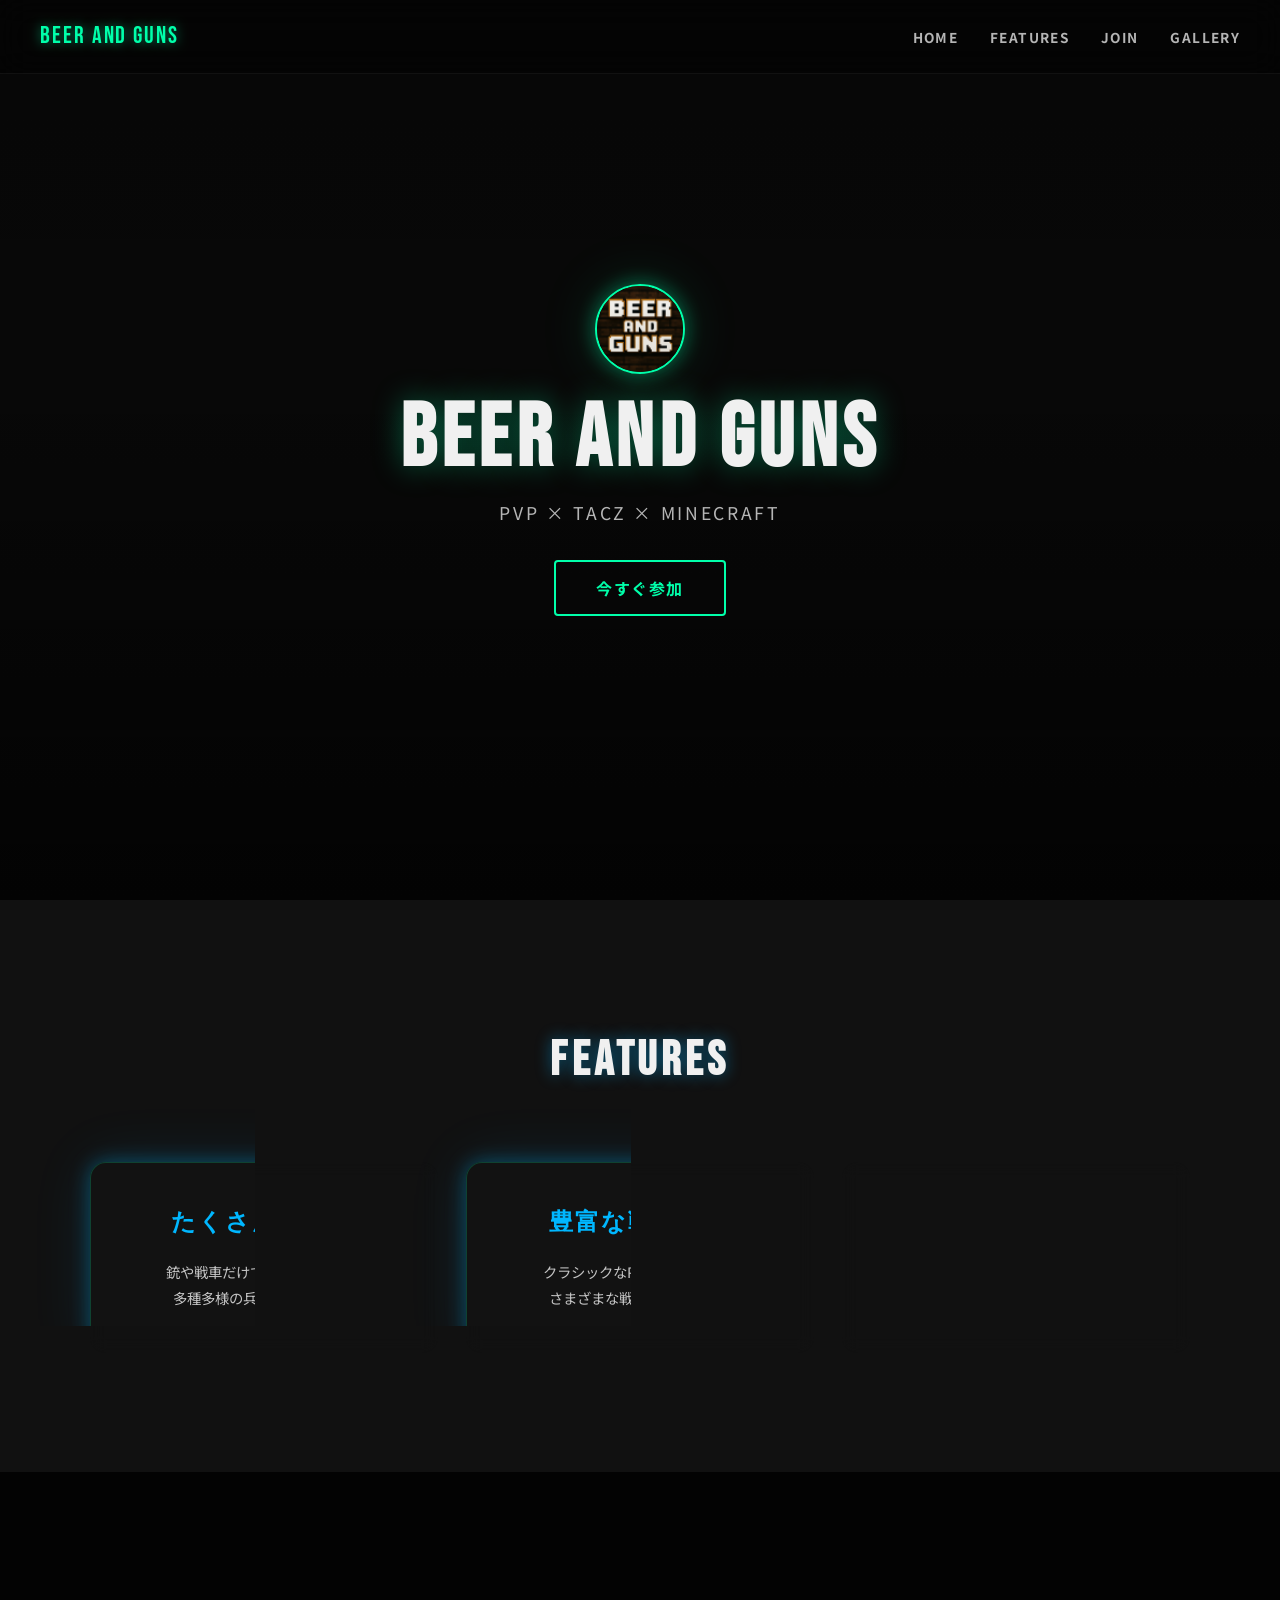
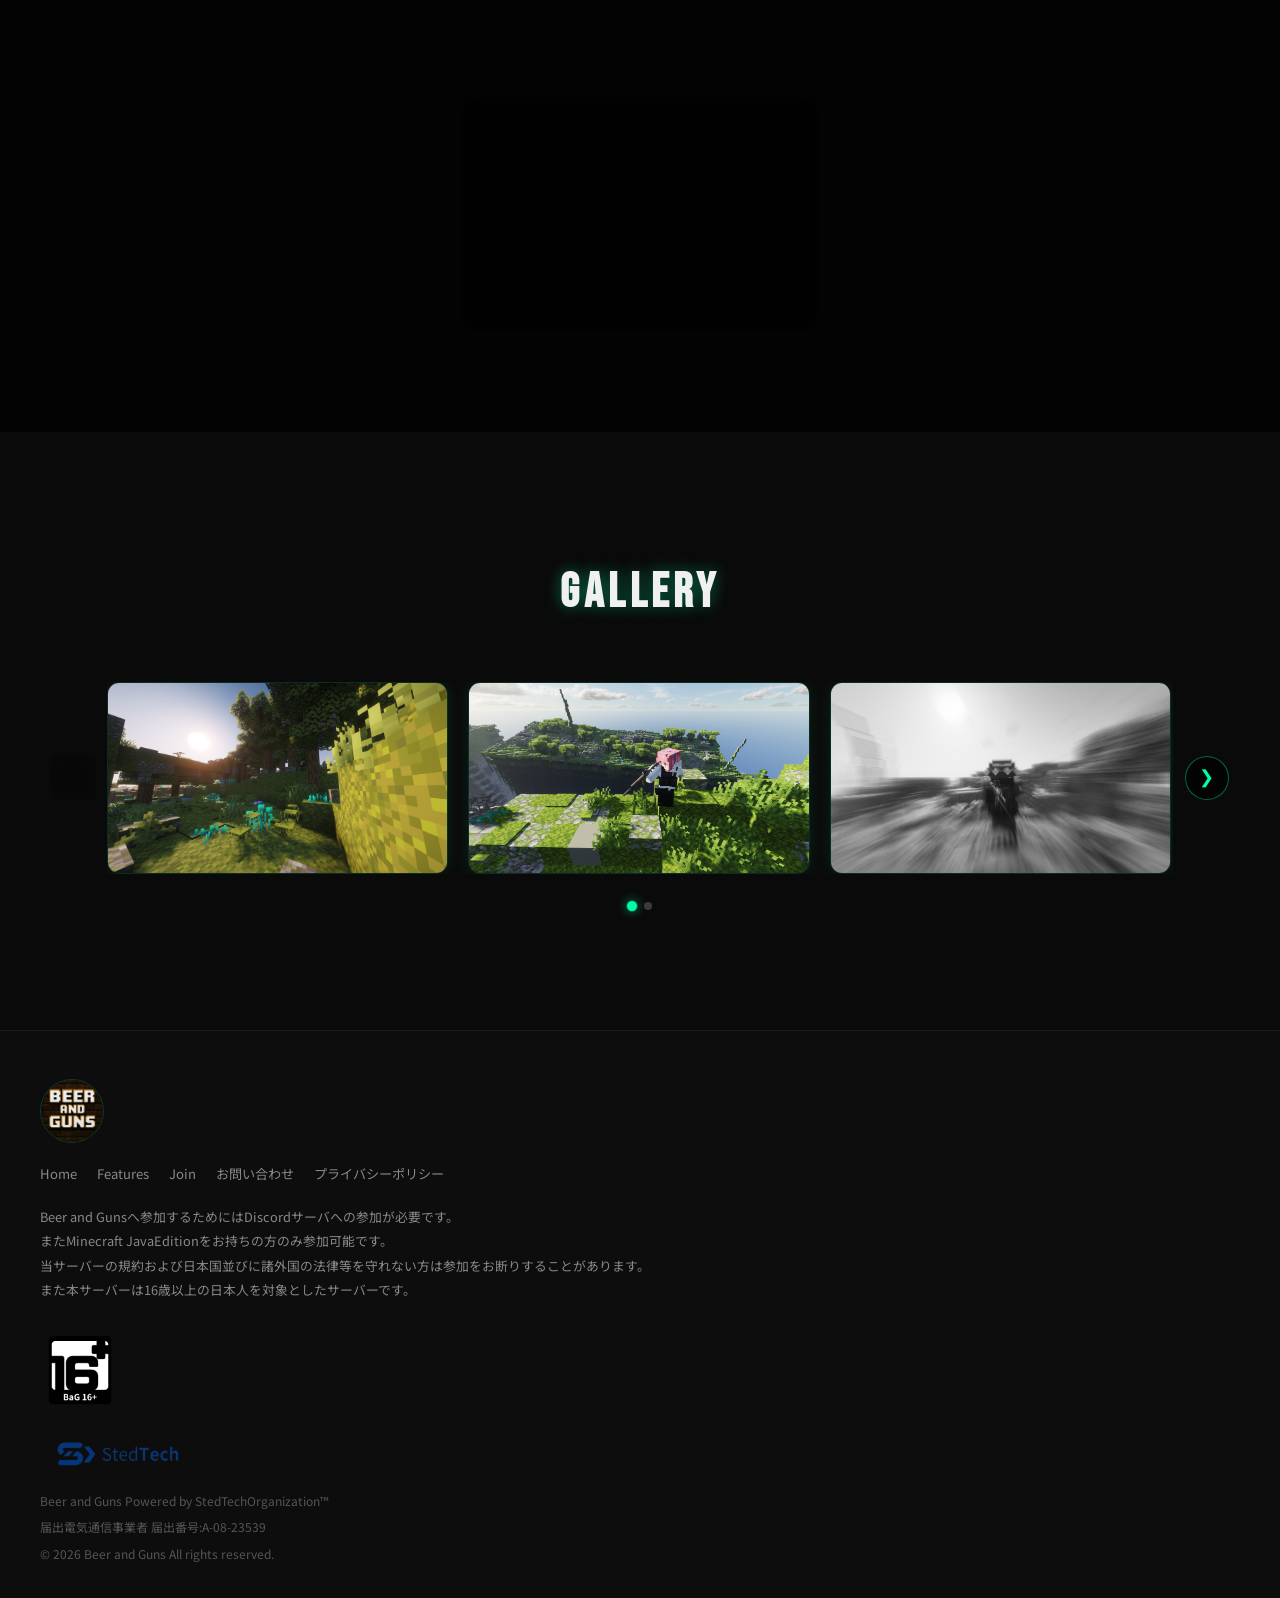
==== commit 5da3b4b2: "add gal" ====
--- a/index.html
+++ b/index.html
@@ -24,6 +24,7 @@
             <li><a id="nav-home">Home</a></li>
             <li><a id="nav-fe">Features</a></li>
             <li><a id="nav-dis">Join</a></li>
+            <li><a id="nav-gallery">Gallery</a></li>
         </ul>
     </nav>
 
@@ -79,6 +80,22 @@
         </div>
     </section>
 
+    <!-- GALLERY -->
+<section id="gallery" class="gallery">
+    <h2>Gallery</h2>
+    <div class="gallery-track-wrapper">
+        <button class="gallery-arrow left" id="gallery-prev">&#10094;</button>
+        <div class="gallery-track" id="gallery-track">
+            <div class="gallery-item"><img src="img/gallery/1.png" alt="gallery 1"></div>
+            <div class="gallery-item"><img src="img/gallery/2.png" alt="gallery 2"></div>
+            <div class="gallery-item"><img src="img/gallery/3.png" alt="gallery 3"></div>
+            <div class="gallery-item"><img src="img/gallery/4.png" alt="gallery 4"></div>
+        </div>
+        <button class="gallery-arrow right" id="gallery-next">&#10095;</button>
+    </div>
+    <div class="gallery-dots" id="gallery-dots"></div>
+</section>
+
     <!-- FOOTER -->
     <footer>
         <div class="footer-container">
--- a/style/style.css
+++ b/style/style.css
@@ -380,6 +380,130 @@
     display: flex;
     align-items: center;
     gap: 8px;
+}
+
+/* ===== GALLERY ===== */
+.gallery {
+    padding: clamp(60px, 10vw, 120px) 0;
+    background: #0a0a0a;
+    text-align: center;
+    overflow: hidden;
+}
+
+.gallery h2 {
+    font-family: 'Bebas Neue', cursive;
+    font-size: clamp(2rem, 5vw, 3rem);
+    letter-spacing: 0.1em;
+    margin-bottom: 48px;
+    text-shadow: 0 0 16px rgba(0,255,170,0.4);
+}
+
+.gallery-track-wrapper {
+    position: relative;
+    display: flex;
+    align-items: center;
+    gap: 12px;
+    padding: 0 clamp(16px, 4vw, 60px);
+}
+
+.gallery-track {
+    display: flex;
+    gap: 20px;
+    overflow: hidden;
+    scroll-behavior: smooth;
+    width: 100%;
+}
+
+.gallery-item {
+    flex: 0 0 calc(33.333% - 14px);
+    border-radius: 12px;
+    overflow: hidden;
+    border: 1px solid rgba(0,255,170,0.15);
+    box-shadow: 0 0 16px rgba(0,255,170,0.1);
+    transition: transform 0.3s ease, box-shadow 0.3s ease;
+    aspect-ratio: 16 / 9;
+}
+
+.gallery-item img {
+    width: 100%;
+    height: 100%;
+    object-fit: cover;
+    display: block;
+    transition: transform 0.4s ease;
+}
+
+.gallery-item:hover {
+    transform: translateY(-4px);
+    box-shadow: 0 0 28px rgba(0,255,170,0.3);
+}
+
+.gallery-item:hover img {
+    transform: scale(1.04);
+}
+
+/* 矢印ボタン */
+.gallery-arrow {
+    flex-shrink: 0;
+    width: 44px;
+    height: 44px;
+    border-radius: 50%;
+    border: 1px solid rgba(0,255,170,0.4);
+    background: rgba(0,0,0,0.6);
+    color: #00ffaa;
+    font-size: 1.1rem;
+    cursor: pointer;
+    backdrop-filter: blur(8px);
+    transition: background 0.2s, box-shadow 0.2s;
+    display: flex;
+    align-items: center;
+    justify-content: center;
+}
+
+.gallery-arrow:hover {
+    background: rgba(0,255,170,0.15);
+    box-shadow: 0 0 14px rgba(0,255,170,0.4);
+}
+
+.gallery-arrow:disabled {
+    opacity: 0.25;
+    cursor: default;
+}
+
+/* ドットインジケーター */
+.gallery-dots {
+    display: flex;
+    justify-content: center;
+    gap: 8px;
+    margin-top: 28px;
+}
+
+.gallery-dot {
+    width: 8px;
+    height: 8px;
+    border-radius: 50%;
+    background: rgba(255,255,255,0.2);
+    cursor: pointer;
+    transition: background 0.2s, transform 0.2s;
+}
+
+.gallery-dot.active {
+    background: #00ffaa;
+    transform: scale(1.3);
+    box-shadow: 0 0 8px rgba(0,255,170,0.6);
+}
+
+/* スマホ：1枚表示 */
+@media (max-width: 640px) {
+    .gallery-item {
+        flex: 0 0 100%;
+    }
+}
+
+/* タブレット：2枚表示 */
+@media (min-width: 641px) and (max-width: 900px) {
+    .gallery-item {
+        flex: 0 0 calc(50% - 10px);
+    }
 }
 
 /* ===== FOOTER ===== */
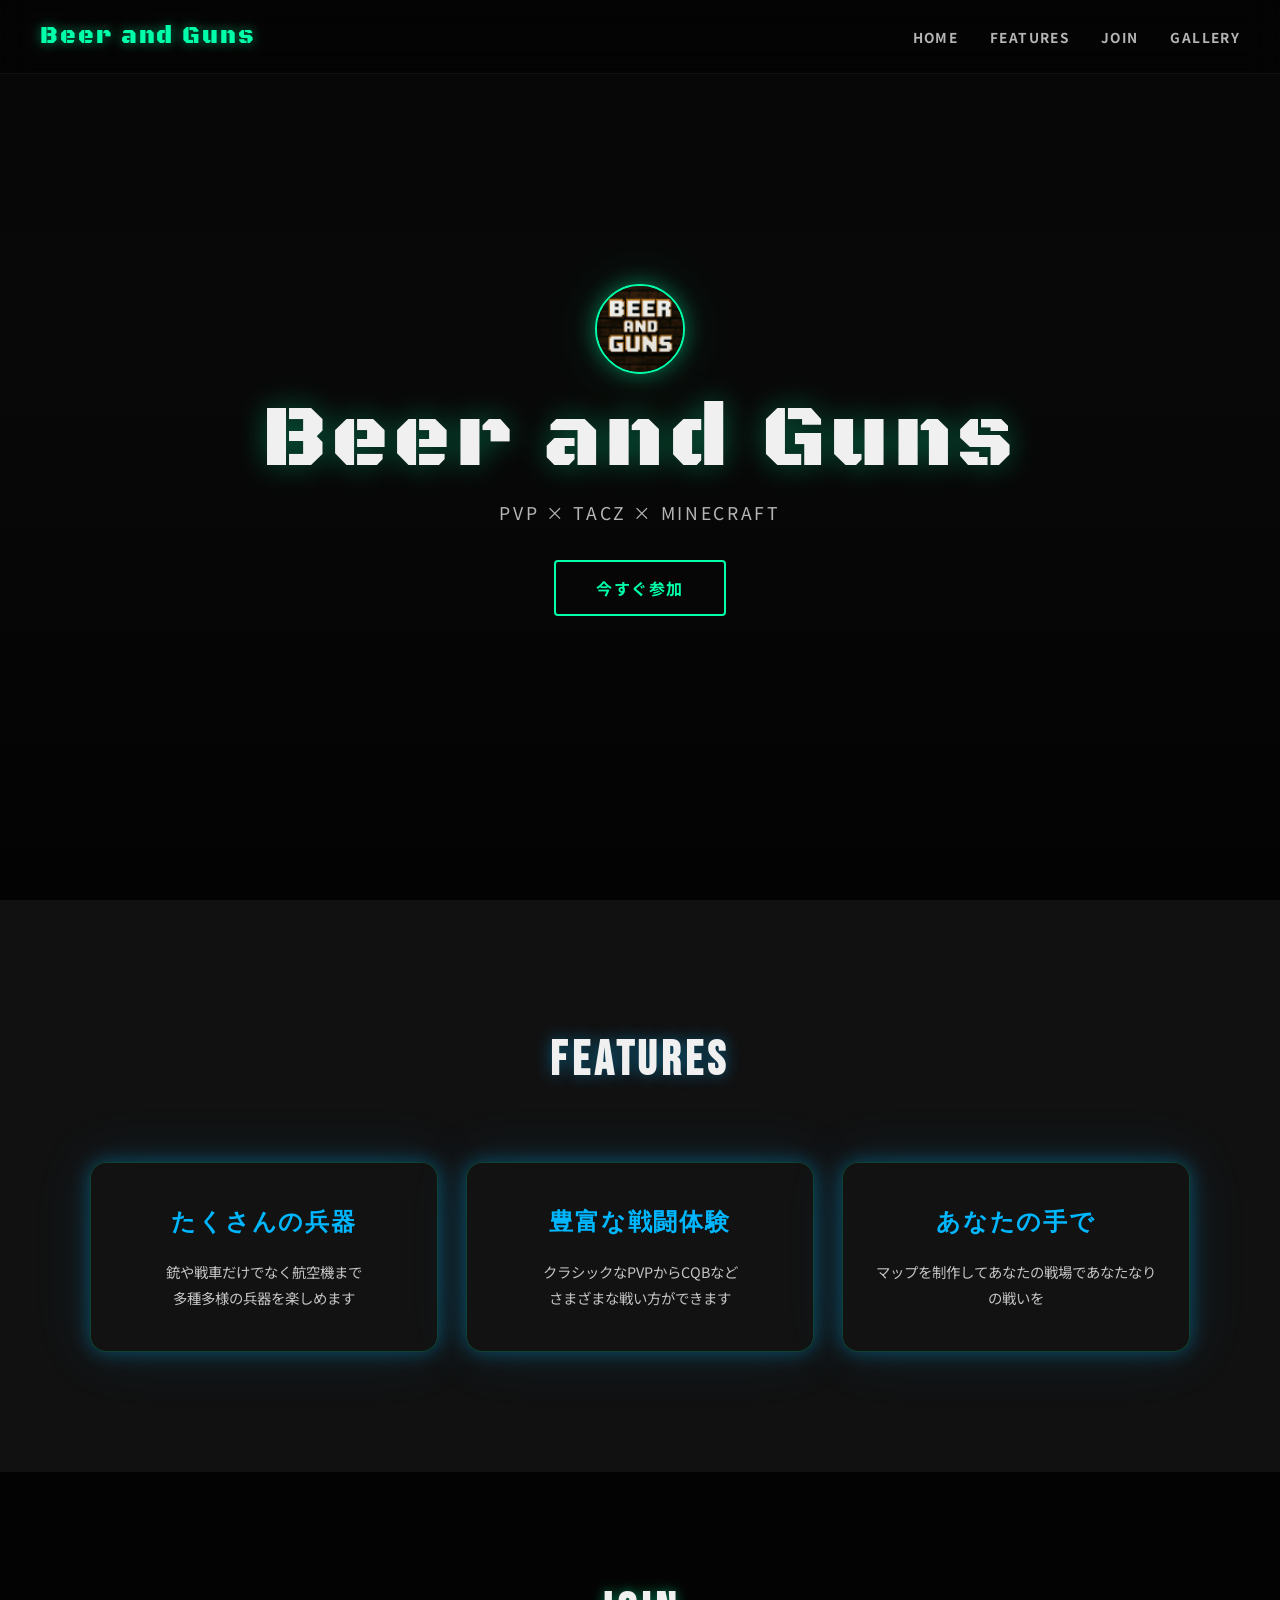
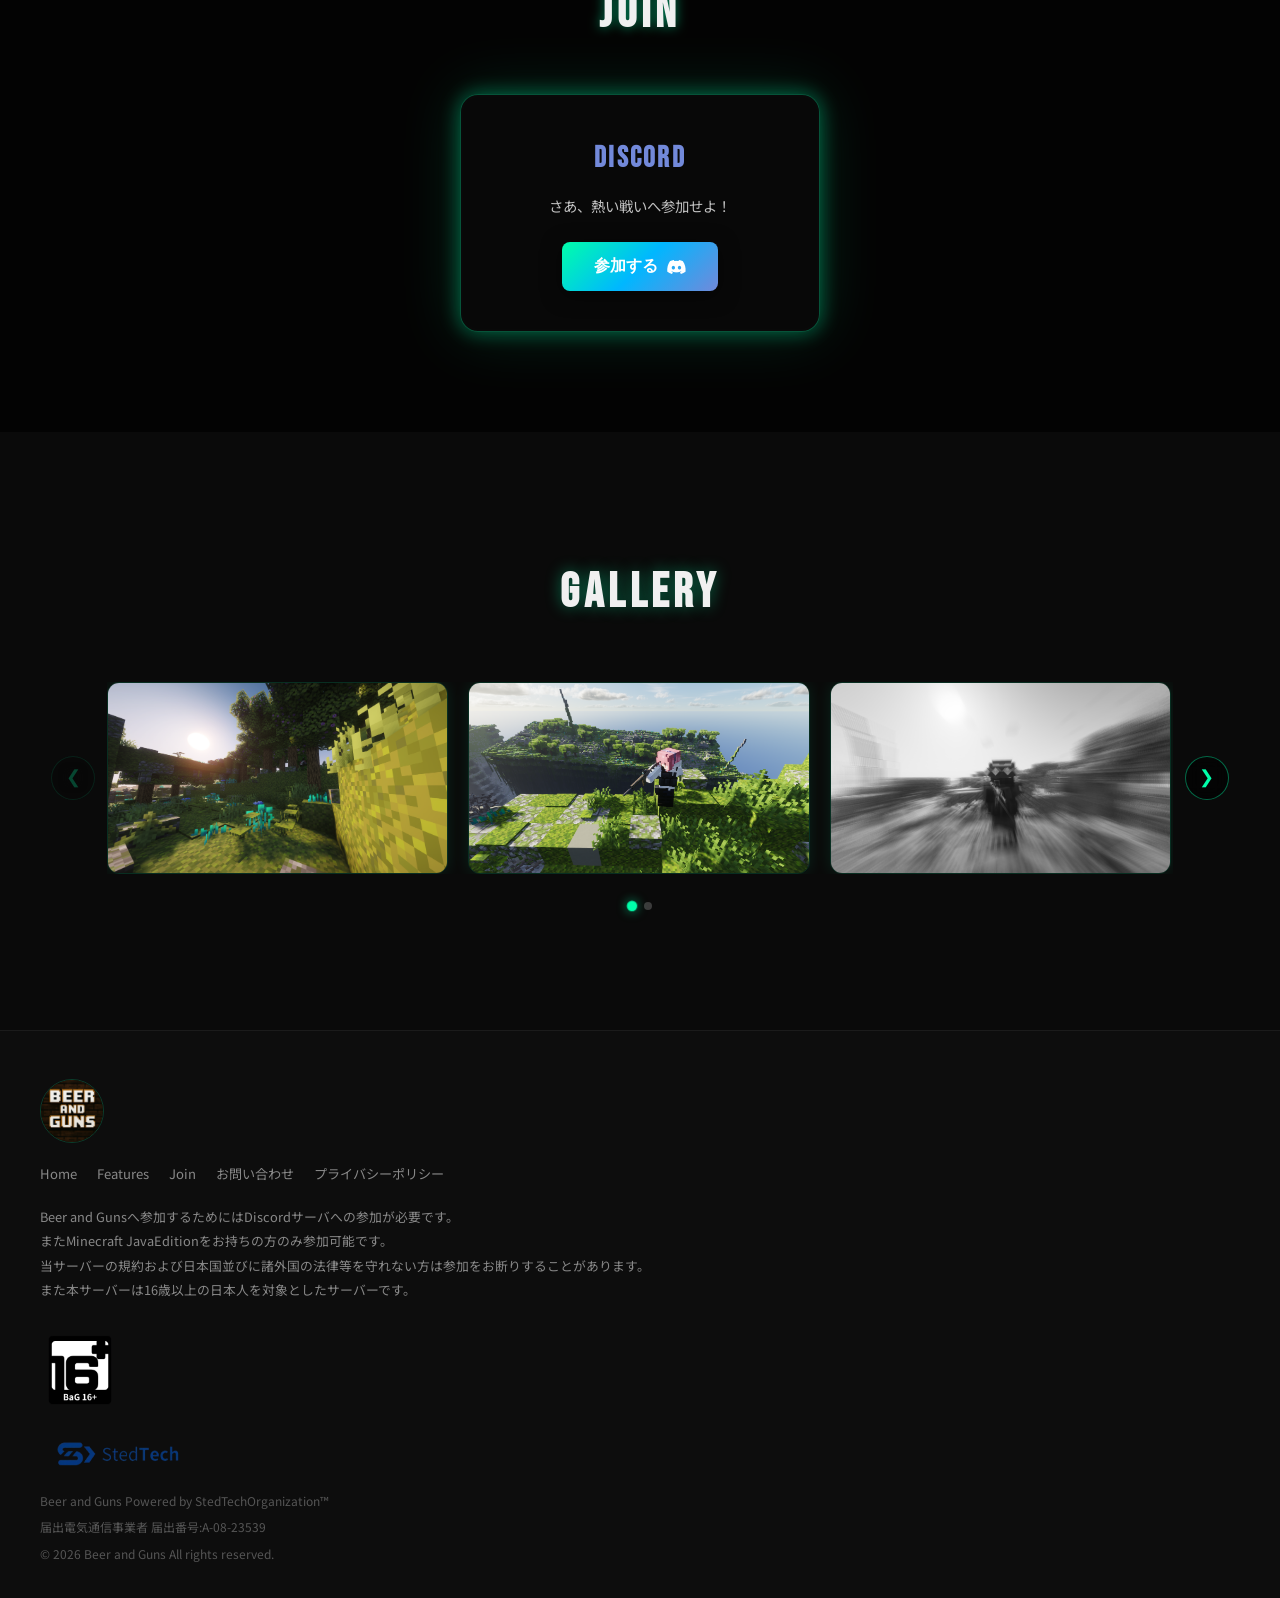
==== commit 8ffa898a: "ChangeFont and Add gal" ====
--- a/index.html
+++ b/index.html
@@ -8,6 +8,9 @@
     <!-- Font Awesome（Discordアイコン用） -->
     <link rel="stylesheet" href="https://cdnjs.cloudflare.com/ajax/libs/font-awesome/6.5.0/css/all.min.css" />
     <link rel="icon" href="img/logo/beg.jpg" />
+    <link rel="preconnect" href="https://fonts.googleapis.com">
+    <link rel="preconnect" href="https://fonts.gstatic.com" crossorigin>
+    <link href="https://fonts.googleapis.com/css2?family=Black+Ops+One&display=swap" rel="stylesheet">
 </head>
 <body>
 
@@ -90,6 +93,7 @@
             <div class="gallery-item"><img src="img/gallery/2.png" alt="gallery 2"></div>
             <div class="gallery-item"><img src="img/gallery/3.png" alt="gallery 3"></div>
             <div class="gallery-item"><img src="img/gallery/4.png" alt="gallery 4"></div>
+            <div class="gallery-item"><img src="img/gallery/5.png" alt="gallery 5"></div>
         </div>
         <button class="gallery-arrow right" id="gallery-next">&#10095;</button>
     </div>
--- a/style/style.css
+++ b/style/style.css
@@ -64,7 +64,10 @@
 }
 
 .logo {
-    font-family: 'Bebas Neue', cursive;
+    font-style: normal;
+    font-family: "Black Ops One", system-ui;
+    font-weight: 400;
+    font-style: normal;
     font-size: 1.5rem;
     letter-spacing: 0.08em;
     color: var(--accent);
@@ -192,7 +195,9 @@
 }
 
 .hero-content h1 {
-    font-family: 'Bebas Neue', cursive;
+    font-family: "Black Ops One", system-ui;
+    font-style: normal;
+    font-weight: 400;
     font-size: clamp(2.8rem, 8vw, 5.5rem);
     letter-spacing: 0.06em;
     text-shadow: 0 0 30px rgba(0,255,170,0.35);
